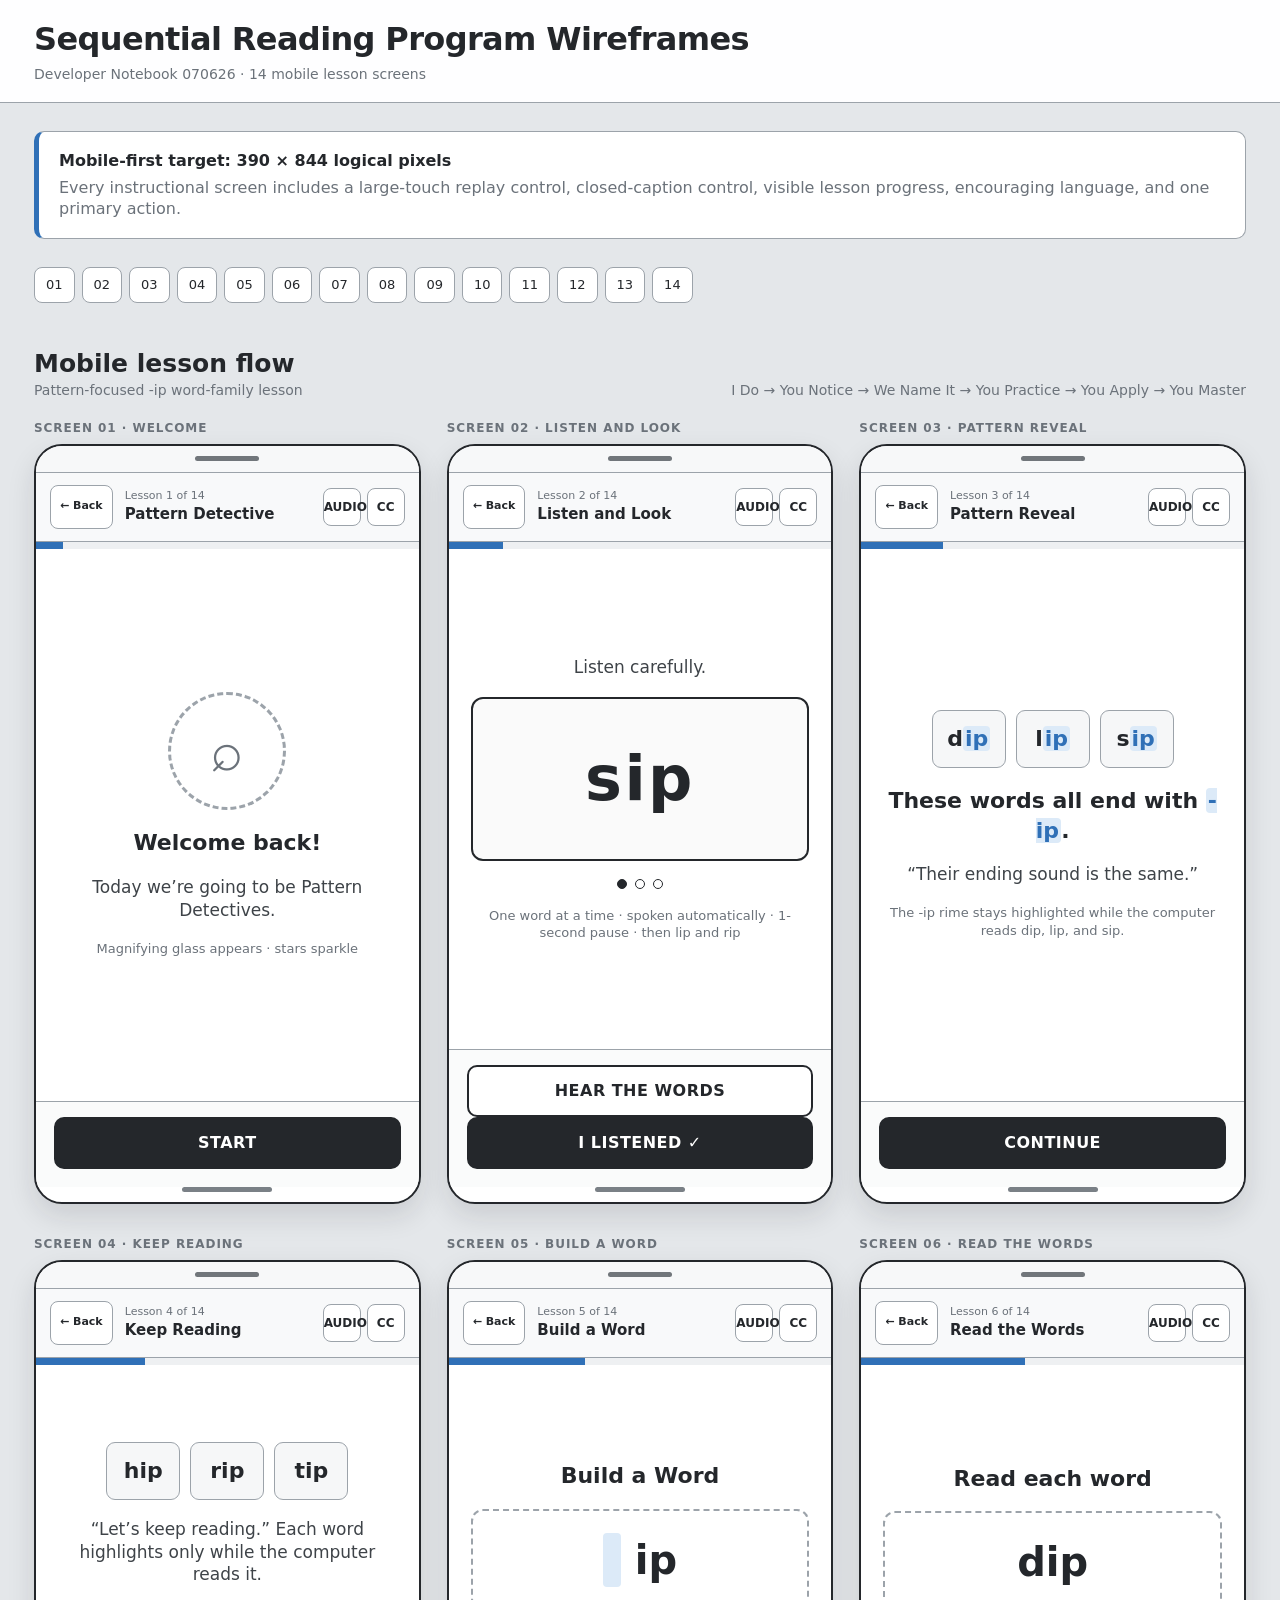
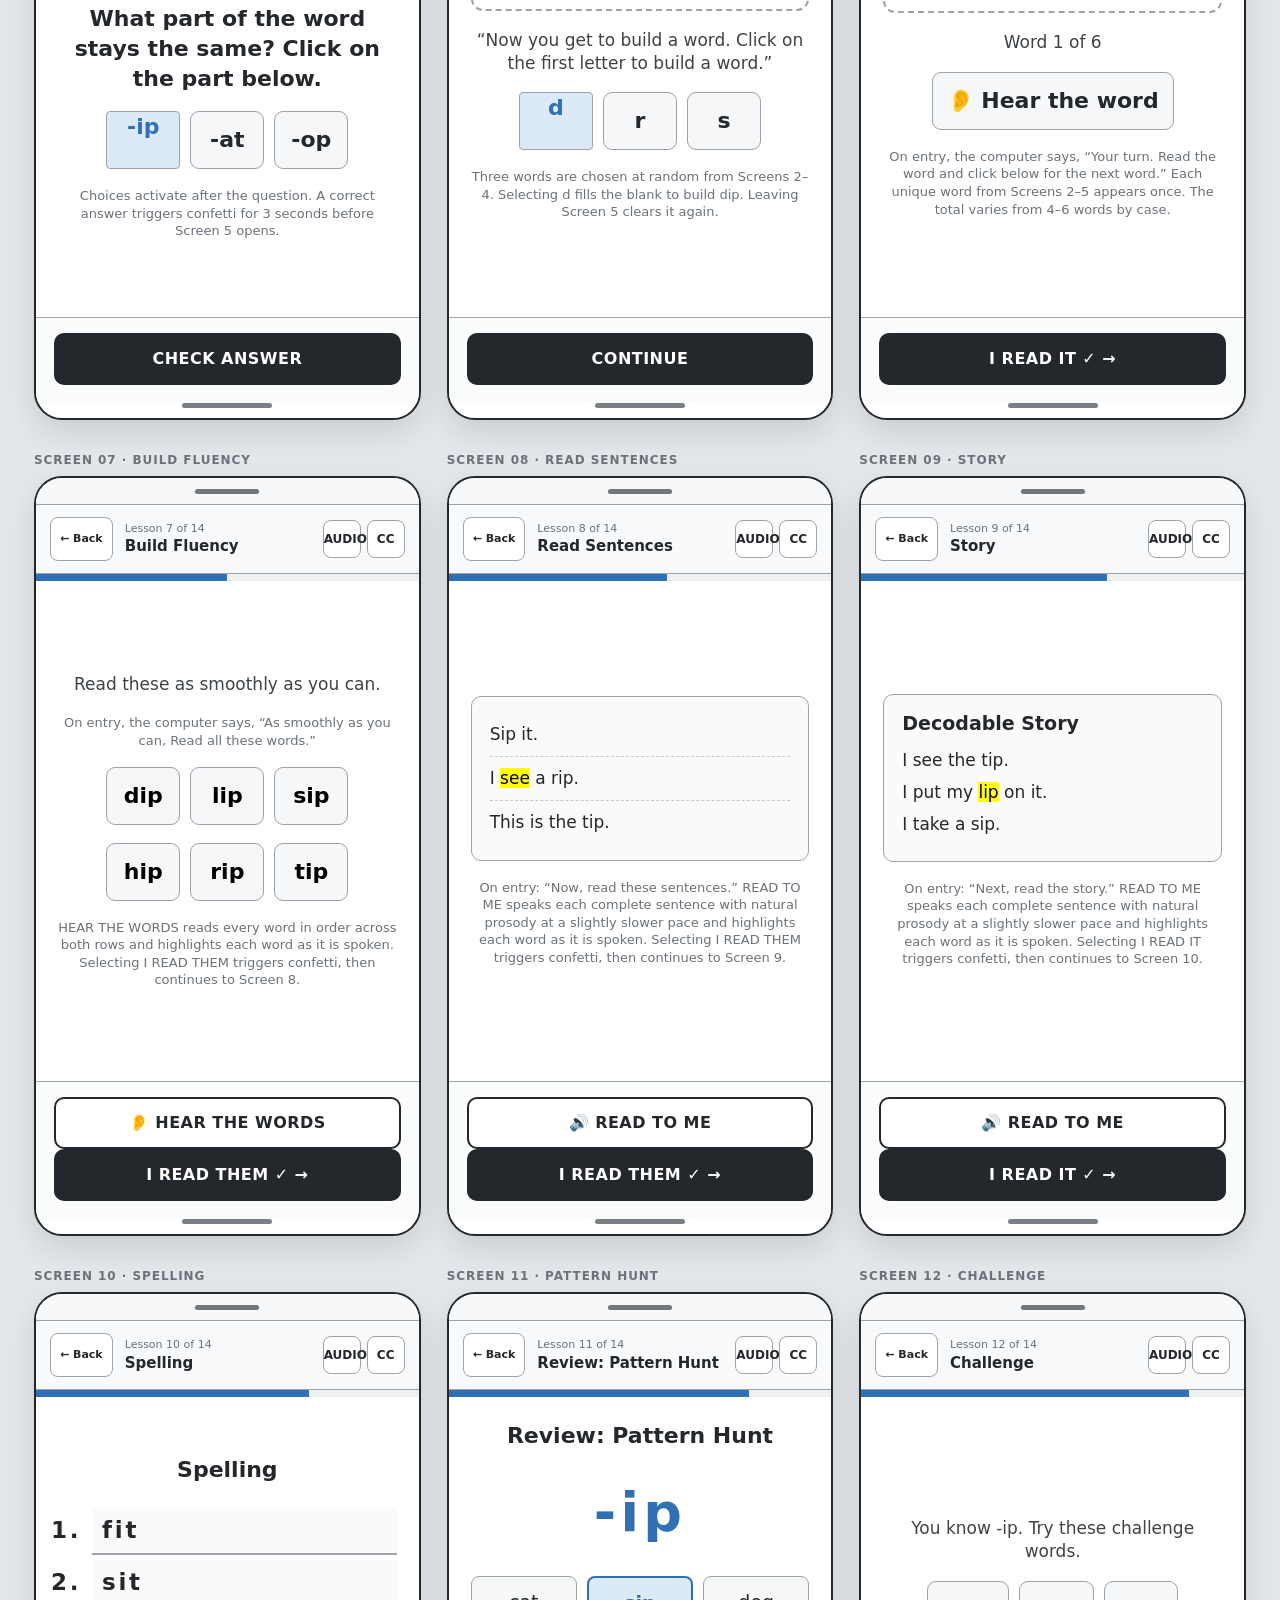
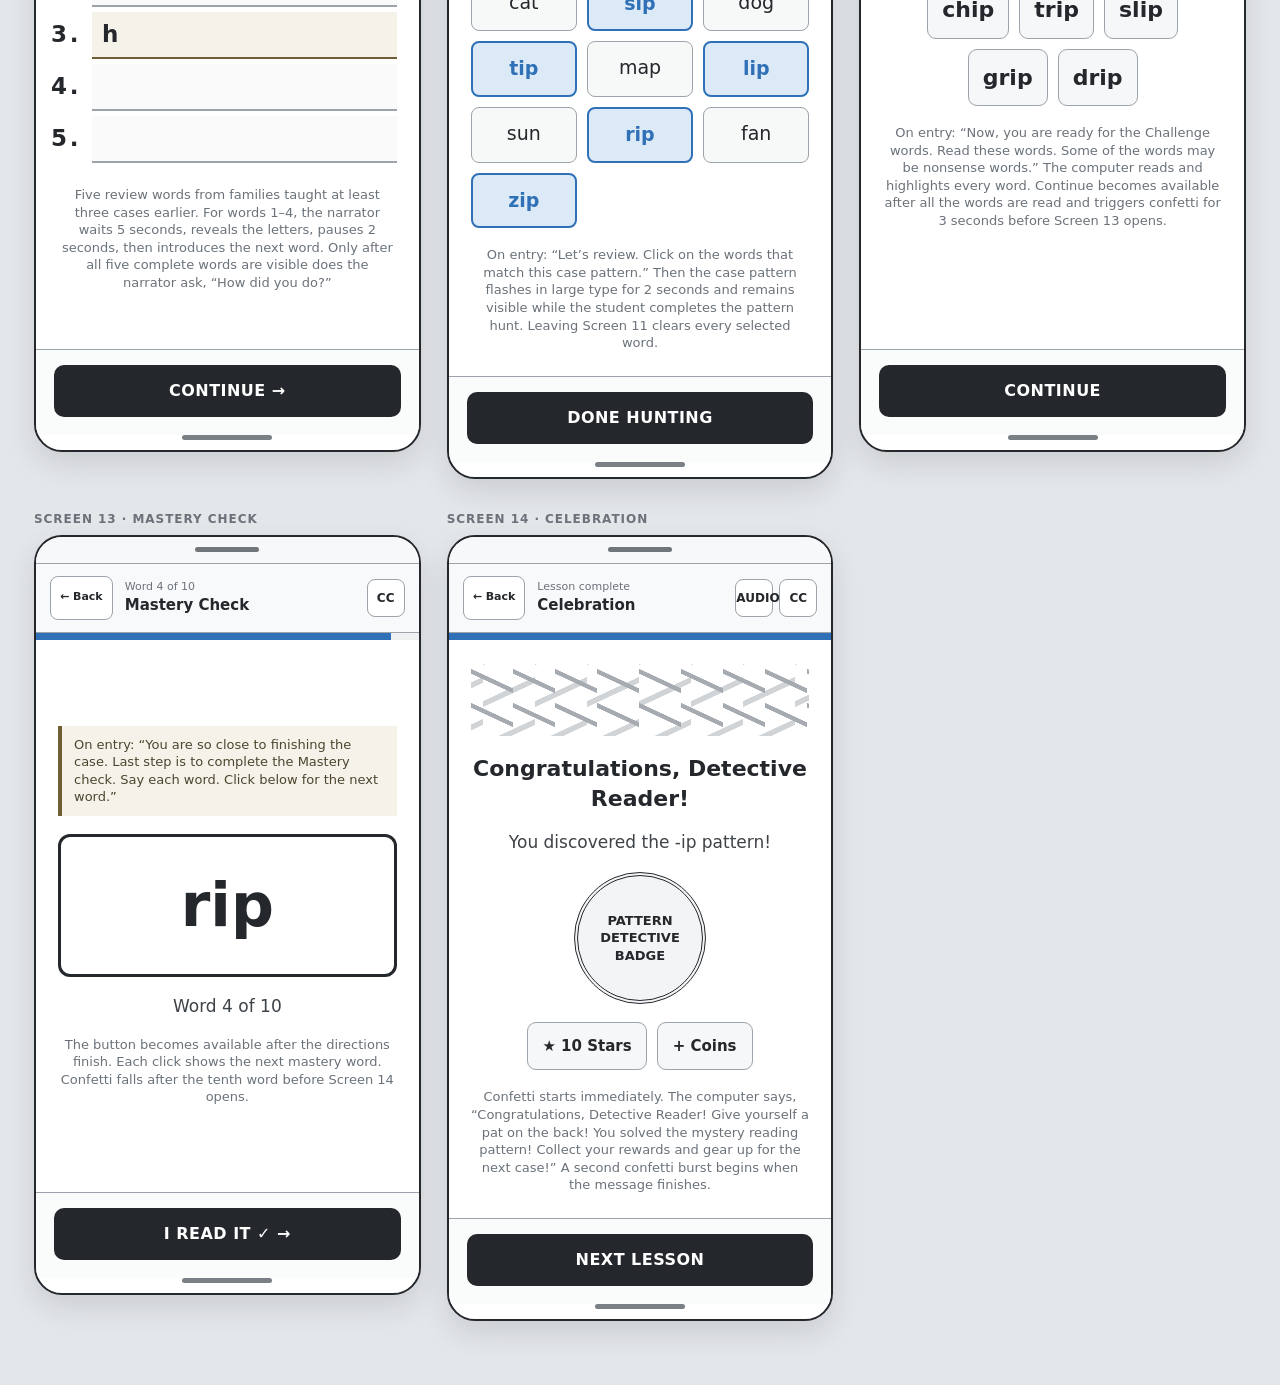
==== wireframes/index.html @ 9c567058 "Add Screen 12 nonsense-word notice" ====
<!doctype html>
<html lang="en">
<head>
  <meta charset="utf-8">
  <meta name="viewport" content="width=device-width, initial-scale=1">
  <title>Sequential Reading Program - Mobile Wireframes</title>
  <style>
    :root {
      --ink: #24272b;
      --muted: #6b727a;
      --line: #9ca3aa;
      --soft: #eef0f2;
      --paper: #ffffff;
      --canvas: #e4e7ea;
      --accent: #2f70b7;
      --accent-soft: #dceaf8;
      --good: #315f49;
      --warn: #705e34;
    }

    * { box-sizing: border-box; }

    html { scroll-behavior: smooth; }

    body {
      margin: 0;
      color: var(--ink);
      background: var(--canvas);
      font-family: Inter, ui-sans-serif, system-ui, -apple-system, BlinkMacSystemFont, "Segoe UI", sans-serif;
      line-height: 1.35;
    }

    button, a { font: inherit; }

    .page-header {
      position: sticky;
      top: 0;
      z-index: 20;
      border-bottom: 1px solid var(--line);
      background: rgba(255,255,255,.96);
      backdrop-filter: blur(8px);
    }

    .page-header__inner {
      max-width: 1260px;
      margin: auto;
      padding: 18px 24px;
      display: flex;
      align-items: center;
      justify-content: space-between;
      gap: 24px;
    }

    .page-header h1 {
      margin: 0;
      font-size: clamp(20px, 2.6vw, 32px);
      letter-spacing: -.02em;
    }

    .page-header p {
      margin: 4px 0 0;
      color: var(--muted);
      font-size: 14px;
    }

    .header-links { display: flex; flex-wrap: wrap; gap: 8px; }

    .header-links a,
    .nav-chip {
      display: inline-flex;
      align-items: center;
      min-height: 36px;
      padding: 7px 11px;
      border: 1px solid var(--line);
      border-radius: 8px;
      color: var(--ink);
      background: var(--paper);
      text-decoration: none;
      font-size: 13px;
    }

    .header-links a:hover,
    .nav-chip:hover { border-color: var(--ink); }

    main {
      max-width: 1260px;
      margin: auto;
      padding: 28px 24px 64px;
    }

    .summary {
      margin-bottom: 28px;
      padding: 18px 20px;
      border: 1px solid var(--line);
      border-left: 5px solid var(--accent);
      border-radius: 10px;
      background: var(--paper);
    }

    .summary strong { display: block; margin-bottom: 5px; }
    .summary p { margin: 0; color: var(--muted); }

    .screen-nav {
      margin-bottom: 26px;
      display: flex;
      flex-wrap: wrap;
      gap: 7px;
    }

    .section-heading {
      margin: 44px 0 20px;
      display: flex;
      align-items: end;
      justify-content: space-between;
      gap: 20px;
    }

    .section-heading h2 { margin: 0; font-size: 25px; }
    .section-heading p { margin: 0; color: var(--muted); font-size: 14px; }

    .phone-grid {
      display: grid;
      grid-template-columns: repeat(3, minmax(300px, 1fr));
      gap: 32px 26px;
      align-items: start;
    }

    .screen-wrap { margin: 0; }

    .screen-label {
      margin: 0 0 8px;
      color: var(--muted);
      font-size: 12px;
      font-weight: 700;
      letter-spacing: .08em;
      text-transform: uppercase;
    }

    .phone {
      width: min(100%, 390px);
      min-height: 760px;
      margin: 0 auto;
      overflow: hidden;
      display: flex;
      flex-direction: column;
      border: 2px solid var(--ink);
      border-radius: 28px;
      background: var(--paper);
      box-shadow: 0 12px 28px rgba(24,28,32,.12);
    }

    .device-top {
      height: 26px;
      display: flex;
      align-items: center;
      justify-content: center;
      background: #f7f8f9;
    }

    .speaker { width: 64px; height: 5px; border-radius: 5px; background: #71767b; }

    .appbar {
      min-height: 66px;
      padding: 12px 14px;
      display: flex;
      align-items: center;
      justify-content: space-between;
      gap: 12px;
      border-top: 1px solid var(--line);
      border-bottom: 1px solid var(--line);
      background: #f8f9fa;
    }

    .appbar__back {
      flex: 0 0 auto;
      height: 44px;
      padding: 0 9px;
      border: 1px solid var(--line);
      border-radius: 8px;
      background: var(--paper);
      color: var(--ink);
      font-size: 11px;
      font-weight: 800;
    }
    .appbar__copy { flex: 1 1 auto; min-width: 0; }
    .appbar__title { overflow: hidden; font-size: 15px; font-weight: 800; text-overflow: ellipsis; white-space: nowrap; }
    .appbar__eyebrow { color: var(--muted); font-size: 11px; }
    .appbar__tools { display: flex; flex: 0 0 auto; gap: 6px; }

    .icon-button {
      width: 38px;
      height: 38px;
      padding: 0;
      border: 1px solid var(--line);
      border-radius: 8px;
      background: var(--paper);
      color: var(--ink);
      font-size: 12px;
      font-weight: 800;
    }

    .lesson-progress { height: 7px; background: var(--soft); }
    .lesson-progress span { display: block; width: var(--p); height: 100%; background: var(--accent); }

    .screen-body {
      flex: 1;
      padding: 24px 22px;
      display: flex;
      flex-direction: column;
      align-items: stretch;
      justify-content: center;
      gap: 18px;
    }

    .screen-body h3 { margin: 0; text-align: center; font-size: 22px; }
    .screen-body p { margin: 0; }
    .instruction { text-align: center; color: #3e4348; font-size: 17px; }
    .helper { color: var(--muted); text-align: center; font-size: 13px; }

    .action-bar {
      padding: 15px 18px 18px;
      border-top: 1px solid var(--line);
      background: #fafbfb;
    }

    .primary-button,
    .secondary-button {
      width: 100%;
      min-height: 52px;
      border: 2px solid var(--ink);
      border-radius: 10px;
      background: var(--ink);
      color: #fff;
      font-weight: 800;
      letter-spacing: .03em;
    }

    .secondary-button { background: var(--paper); color: var(--ink); }

    .device-home {
      width: 90px;
      height: 5px;
      margin: 0 auto 10px;
      border-radius: 5px;
      background: #7a8086;
    }

    .hero-icon {
      width: 118px;
      height: 118px;
      margin: 0 auto;
      display: grid;
      place-items: center;
      border: 3px dashed var(--line);
      border-radius: 50%;
      color: var(--muted);
      font-size: 56px;
    }

    .word-card {
      min-height: 164px;
      display: grid;
      place-items: center;
      border: 2px solid var(--ink);
      border-radius: 12px;
      background: #fafafa;
      font-size: 62px;
      font-weight: 800;
      letter-spacing: .04em;
    }

    .dot-row { display: flex; justify-content: center; gap: 8px; }
    .dot { width: 10px; height: 10px; border: 1px solid var(--ink); border-radius: 50%; }
    .dot.active { background: var(--ink); }

    .word-row,
    .word-grid,
    .tile-row,
    .choice-row,
    .reward-row {
      display: flex;
      flex-wrap: wrap;
      justify-content: center;
      gap: 10px;
    }

    .word,
    .tile,
    .choice,
    .reward {
      min-width: 74px;
      padding: 13px 14px;
      border: 1px solid var(--line);
      border-radius: 9px;
      background: #f6f7f8;
      text-align: center;
      font-size: 22px;
      font-weight: 750;
    }

    .pattern { color: var(--accent); background: var(--accent-soft); border-radius: 4px; padding: 0 2px; }

    .mic {
      width: 78px;
      height: 78px;
      margin: 0 auto;
      display: grid;
      place-items: center;
      border: 3px solid var(--accent);
      border-radius: 50%;
      background: var(--accent-soft);
      color: var(--accent);
      font-weight: 900;
    }

    .countdown { display: flex; justify-content: center; gap: 10px; }
    .countdown span { width: 32px; height: 32px; display: grid; place-items: center; border: 1px solid var(--line); border-radius: 50%; }
    .countdown span:first-child { border-color: var(--accent); background: var(--accent-soft); }

    .build-zone {
      padding: 22px;
      display: flex;
      align-items: center;
      justify-content: center;
      gap: 14px;
      border: 2px dashed var(--line);
      border-radius: 12px;
      font-size: 40px;
      font-weight: 800;
    }

    .empty-slot { width: 55px; height: 55px; border: 2px solid var(--ink); border-radius: 8px; }

    .status-line { display: flex; justify-content: space-between; gap: 12px; color: var(--muted); font-size: 13px; }

    .metric-grid { display: grid; grid-template-columns: 1fr 1fr; gap: 10px; }
    .metric { padding: 12px; border: 1px solid var(--line); border-radius: 8px; background: #f8f9fa; }
    .metric span { display: block; color: var(--muted); font-size: 11px; text-transform: uppercase; }
    .metric strong { font-size: 22px; }

    .sentence-list,
    .story-card {
      padding: 16px 18px;
      border: 1px solid var(--line);
      border-radius: 10px;
      background: #fafafa;
    }

    .sentence-list p { padding: 10px 0; border-bottom: 1px dashed #c5c9cd; font-size: 17px; }
    .sentence-list p:last-child { border: 0; }
    .story-card h4 { margin: 0 0 12px; font-size: 19px; }
    .story-card p { margin: 9px 0; font-size: 17px; }

    .control-row { display: flex; gap: 8px; }
    .control-row button { flex: 1; min-height: 42px; border: 1px solid var(--line); border-radius: 8px; background: var(--paper); }

    .spelling-test-lines { margin: 0; padding-left: 34px; }
    .spelling-test-lines li { min-height: 43px; margin: 5px 0; padding: 7px 10px; border-bottom: 2px solid var(--line); background: #fafafa; font-size: 23px; font-weight: 800; letter-spacing: .12em; }
    .spelling-test-lines li.active { border-color: var(--warn); background: #f5f2e9; }

    .hunt-grid { display: grid; grid-template-columns: repeat(3, 1fr); gap: 10px; }
    .hunt-word { padding: 13px 6px; border: 1px solid var(--line); border-radius: 8px; background: #f7f8f8; text-align: center; font-size: 19px; }
    .hunt-word.hit { border: 2px solid var(--accent); background: var(--accent-soft); color: var(--accent); font-weight: 800; }
    .pattern-flash-demo { padding: 8px; text-align: center; color: var(--accent); font-size: 54px; font-weight: 900; letter-spacing: .08em; }

    .mastery-word { padding: 28px; border: 3px solid var(--ink); border-radius: 12px; text-align: center; font-size: 60px; font-weight: 850; }
    .mastery-note { padding: 10px 12px; border-left: 4px solid var(--warn); background: #f5f2e9; color: #4c462f; font-size: 13px; }

    .confetti {
      height: 72px;
      background:
        linear-gradient(25deg, transparent 45%, #899097 46% 54%, transparent 55%) 0 0/42px 34px,
        linear-gradient(-25deg, transparent 45%, #c1c6ca 46% 54%, transparent 55%) 12px 7px/52px 42px;
      opacity: .75;
    }

    .badge {
      width: 132px;
      height: 132px;
      margin: 0 auto;
      display: grid;
      place-items: center;
      border: 4px double var(--ink);
      border-radius: 50%;
      background: #f3f4f5;
      text-align: center;
      font-size: 13px;
      font-weight: 850;
      text-transform: uppercase;
    }

    .reward { min-width: 96px; font-size: 15px; }

    .desktop-section { margin-top: 58px; }

    .desktop-frame {
      overflow: hidden;
      border: 2px solid var(--ink);
      border-radius: 16px;
      background: var(--paper);
      box-shadow: 0 14px 36px rgba(24,28,32,.14);
    }

    .desktop-browser-bar {
      height: 42px;
      padding: 0 16px;
      display: flex;
      align-items: center;
      gap: 8px;
      border-bottom: 1px solid var(--line);
      background: #f1f3f4;
    }

    .browser-dot { width: 11px; height: 11px; border: 1px solid var(--line); border-radius: 50%; background: #fff; }

    .desktop-appbar {
      height: 74px;
      padding: 0 24px;
      display: flex;
      align-items: center;
      justify-content: space-between;
      border-bottom: 1px solid var(--line);
    }

    .brand-lockup strong { display: block; font-size: 20px; }
    .brand-lockup span { color: var(--muted); font-size: 12px; }

    .learner-pill { padding: 10px 14px; border: 1px solid var(--line); border-radius: 20px; background: #f7f8f8; }

    .desktop-layout {
      min-height: 720px;
      display: grid;
      grid-template-columns: 230px minmax(440px, 1fr) 260px;
    }

    .desktop-sidebar,
    .desktop-rail { padding: 22px; background: #f7f8f9; }
    .desktop-sidebar { border-right: 1px solid var(--line); }
    .desktop-rail { border-left: 1px solid var(--line); }
    .desktop-sidebar h3,
    .desktop-rail h3 { margin: 0 0 14px; font-size: 14px; text-transform: uppercase; letter-spacing: .06em; }

    .step-list { margin: 0; padding: 0; list-style: none; }
    .step-list li { padding: 9px 10px; border-left: 2px solid transparent; color: var(--muted); font-size: 13px; }
    .step-list li.active { border-left-color: var(--accent); background: var(--accent-soft); color: var(--accent); font-weight: 800; }

    .desktop-main { padding: 34px; display: flex; flex-direction: column; gap: 20px; }

    .desktop-progress { display: flex; align-items: center; gap: 14px; }
    .desktop-progress .lesson-progress { flex: 1; border-radius: 6px; overflow: hidden; }

    .desktop-lesson-card {
      flex: 1;
      padding: 34px;
      display: flex;
      flex-direction: column;
      justify-content: center;
      gap: 24px;
      border: 1px solid var(--line);
      border-radius: 14px;
      background: #fff;
    }

    .desktop-lesson-card h2 { margin: 0; text-align: center; font-size: 30px; }
    .desktop-lesson-card .word { min-width: 130px; padding: 20px; font-size: 34px; }

    .rail-card { margin-bottom: 14px; padding: 14px; border: 1px solid var(--line); border-radius: 10px; background: #fff; }
    .rail-card span { display: block; color: var(--muted); font-size: 11px; text-transform: uppercase; }
    .rail-card strong { font-size: 20px; }

    .tutor-note { padding: 14px; border: 1px dashed var(--line); border-radius: 10px; color: var(--muted); font-size: 13px; }

    .implementation-notes {
      margin-top: 28px;
      display: grid;
      grid-template-columns: repeat(4, 1fr);
      gap: 14px;
    }

    .note-card { padding: 15px; border: 1px solid var(--line); border-radius: 9px; background: var(--paper); }
    .note-card strong { display: block; margin-bottom: 6px; }
    .note-card p { margin: 0; color: var(--muted); font-size: 13px; }

    @media (max-width: 980px) {
      .phone-grid { grid-template-columns: repeat(2, minmax(300px, 1fr)); }
      .desktop-layout { grid-template-columns: 190px 1fr; }
      .desktop-rail { grid-column: 1 / -1; display: grid; grid-template-columns: repeat(3, 1fr); gap: 12px; border-left: 0; border-top: 1px solid var(--line); }
      .implementation-notes { grid-template-columns: repeat(2, 1fr); }
    }

    @media (max-width: 680px) {
      .page-header { position: static; }
      .page-header__inner { align-items: flex-start; flex-direction: column; }
      main { padding-inline: 14px; }
      .phone-grid { grid-template-columns: 1fr; }
      .desktop-frame { overflow-x: auto; }
      .desktop-layout { min-width: 960px; }
      .desktop-appbar { min-width: 960px; }
      .implementation-notes { grid-template-columns: 1fr; }
    }

    @media print {
      body { background: #fff; }
      .page-header { position: static; }
      .phone-grid { grid-template-columns: repeat(2, 1fr); }
      .phone { break-inside: avoid; box-shadow: none; }
      .desktop-section { break-before: page; }
    }
  </style>
</head>
<body>
  <header class="page-header">
    <div class="page-header__inner">
      <div>
        <h1>Sequential Reading Program Wireframes</h1>
        <p>Developer Notebook 070626 · 14 mobile lesson screens</p>
      </div>
    </div>
  </header>

  <main>
    <section class="summary">
      <strong>Mobile-first target: 390 × 844 logical pixels</strong>
      <p>Every instructional screen includes a large-touch replay control, closed-caption control, visible lesson progress, encouraging language, and one primary action.</p>
    </section>

    <nav class="screen-nav" aria-label="Jump to a wireframe">
      <a class="nav-chip" href="#screen-1">01</a><a class="nav-chip" href="#screen-2">02</a><a class="nav-chip" href="#screen-3">03</a>
      <a class="nav-chip" href="#screen-4">04</a><a class="nav-chip" href="#screen-5">05</a><a class="nav-chip" href="#screen-6">06</a>
      <a class="nav-chip" href="#screen-7">07</a><a class="nav-chip" href="#screen-8">08</a><a class="nav-chip" href="#screen-9">09</a>
      <a class="nav-chip" href="#screen-10">10</a><a class="nav-chip" href="#screen-11">11</a><a class="nav-chip" href="#screen-12">12</a>
      <a class="nav-chip" href="#screen-13">13</a><a class="nav-chip" href="#screen-14">14</a>
    </nav>

    <div class="section-heading">
      <div><h2>Mobile lesson flow</h2><p>Pattern-focused -ip word-family lesson</p></div>
      <p>I Do → You Notice → We Name It → You Practice → You Apply → You Master</p>
    </div>

    <section class="phone-grid" aria-label="Fourteen mobile wireframes">
      <figure class="screen-wrap" id="screen-1">
        <figcaption class="screen-label">Screen 01 · Welcome</figcaption>
        <article class="phone">
          <div class="device-top"><span class="speaker"></span></div>
          <header class="appbar"><button class="appbar__back" type="button" aria-label="Back to Case Board">← Back</button><div class="appbar__copy"><div class="appbar__eyebrow">Lesson 1 of 14</div><div class="appbar__title">Pattern Detective</div></div><div class="appbar__tools"><button class="icon-button">AUDIO</button><button class="icon-button">CC</button></div></header>
          <div class="lesson-progress" style="--p:7.1%"><span></span></div>
          <div class="screen-body">
            <div class="hero-icon" aria-label="Magnifying glass placeholder">⌕</div>
            <h3>Welcome back!</h3>
            <p class="instruction">Today we’re going to be Pattern Detectives.</p>
            <p class="helper">Magnifying glass appears · stars sparkle</p>
          </div>
          <div class="action-bar"><button class="primary-button">START</button></div><div class="device-home"></div>
        </article>
      </figure>

      <figure class="screen-wrap" id="screen-2">
        <figcaption class="screen-label">Screen 02 · Listen and Look</figcaption>
        <article class="phone">
          <div class="device-top"><span class="speaker"></span></div>
          <header class="appbar"><button class="appbar__back" type="button" aria-label="Back to Screen 1: Welcome">← Back</button><div class="appbar__copy"><div class="appbar__eyebrow">Lesson 2 of 14</div><div class="appbar__title">Listen and Look</div></div><div class="appbar__tools"><button class="icon-button">AUDIO</button><button class="icon-button">CC</button></div></header>
          <div class="lesson-progress" style="--p:14.3%"><span></span></div>
          <div class="screen-body">
            <p class="instruction">Listen carefully.</p>
            <div class="word-card">sip</div>
            <div class="dot-row"><span class="dot active"></span><span class="dot"></span><span class="dot"></span></div>
            <p class="helper">One word at a time · spoken automatically · 1-second pause · then lip and rip</p>
          </div>
          <div class="action-bar"><button class="secondary-button">HEAR THE WORDS</button><button class="primary-button">I LISTENED ✓</button></div><div class="device-home"></div>
        </article>
      </figure>

      <figure class="screen-wrap" id="screen-3">
        <figcaption class="screen-label">Screen 03 · Pattern Reveal</figcaption>
        <article class="phone">
          <div class="device-top"><span class="speaker"></span></div>
          <header class="appbar"><button class="appbar__back" type="button" aria-label="Back to Screen 2: Listen and Look">← Back</button><div class="appbar__copy"><div class="appbar__eyebrow">Lesson 3 of 14</div><div class="appbar__title">Pattern Reveal</div></div><div class="appbar__tools"><button class="icon-button">AUDIO</button><button class="icon-button">CC</button></div></header>
          <div class="lesson-progress" style="--p:21.4%"><span></span></div>
          <div class="screen-body">
            <div class="word-row"><div class="word">d<span class="pattern">ip</span></div><div class="word">l<span class="pattern">ip</span></div><div class="word">s<span class="pattern">ip</span></div></div>
            <h3>These words all end with <span class="pattern">-ip</span>.</h3>
            <p class="instruction">“Their ending sound is the same.”</p>
            <p class="helper">The -ip rime stays highlighted while the computer reads dip, lip, and sip.</p>
          </div>
          <div class="action-bar"><button class="primary-button">CONTINUE</button></div><div class="device-home"></div>
        </article>
      </figure>

      <figure class="screen-wrap" id="screen-4">
        <figcaption class="screen-label">Screen 04 · Keep Reading</figcaption>
        <article class="phone">
          <div class="device-top"><span class="speaker"></span></div>
          <header class="appbar"><button class="appbar__back" type="button" aria-label="Back to Screen 3: Pattern Reveal">← Back</button><div class="appbar__copy"><div class="appbar__eyebrow">Lesson 4 of 14</div><div class="appbar__title">Keep Reading</div></div><div class="appbar__tools"><button class="icon-button">AUDIO</button><button class="icon-button">CC</button></div></header>
          <div class="lesson-progress" style="--p:28.6%"><span></span></div>
          <div class="screen-body">
            <div class="word-row"><div class="word">hip</div><div class="word">rip</div><div class="word">tip</div></div>
            <p class="instruction">“Let’s keep reading.” Each word highlights only while the computer reads it.</p>
            <h3>What part of the word stays the same? Click on the part below.</h3>
            <div class="choice-row"><div class="choice pattern">-ip</div><div class="choice">-at</div><div class="choice">-op</div></div>
            <p class="helper">Choices activate after the question. A correct answer triggers confetti for 3 seconds before Screen 5 opens.</p>
          </div>
          <div class="action-bar"><button class="primary-button">CHECK ANSWER</button></div><div class="device-home"></div>
        </article>
      </figure>

      <figure class="screen-wrap" id="screen-5">
        <figcaption class="screen-label">Screen 05 · Build a Word</figcaption>
        <article class="phone">
          <div class="device-top"><span class="speaker"></span></div>
          <header class="appbar"><button class="appbar__back" type="button" aria-label="Back to Screen 4: Keep Reading">← Back</button><div class="appbar__copy"><div class="appbar__eyebrow">Lesson 5 of 14</div><div class="appbar__title">Build a Word</div></div><div class="appbar__tools"><button class="icon-button">AUDIO</button><button class="icon-button">CC</button></div></header>
          <div class="lesson-progress" style="--p:35.7%"><span></span></div>
          <div class="screen-body">
            <h3>Build a Word</h3>
            <div class="build-zone"><span class="pattern" aria-label="blank beginning">&nbsp;</span><span>ip</span></div>
            <p class="instruction">“Now you get to build a word. Click on the first letter to build a word.”</p>
            <div class="tile-row"><div class="tile pattern">d</div><div class="tile">r</div><div class="tile">s</div></div>
            <p class="helper">Three words are chosen at random from Screens 2–4. Selecting d fills the blank to build dip. Leaving Screen 5 clears it again.</p>
          </div>
          <div class="action-bar"><button class="primary-button">CONTINUE</button></div><div class="device-home"></div>
        </article>
      </figure>

      <figure class="screen-wrap" id="screen-6">
        <figcaption class="screen-label">Screen 06 · Read the Words</figcaption>
        <article class="phone">
          <div class="device-top"><span class="speaker"></span></div>
          <header class="appbar"><button class="appbar__back" type="button" aria-label="Back to Screen 5: Build a Word">← Back</button><div class="appbar__copy"><div class="appbar__eyebrow">Lesson 6 of 14</div><div class="appbar__title">Read the Words</div></div><div class="appbar__tools"><button class="icon-button">AUDIO</button><button class="icon-button">CC</button></div></header>
          <div class="lesson-progress" style="--p:42.9%"><span></span></div>
          <div class="screen-body">
            <h3>Read each word</h3>
            <div class="build-zone"><span>dip</span></div>
            <p class="instruction">Word 1 of 6</p>
            <div class="tile-row"><div class="tile">👂 Hear the word</div></div>
            <p class="helper">On entry, the computer says, “Your turn. Read the word and click below for the next word.” Each unique word from Screens 2–5 appears once. The total varies from 4–6 words by case.</p>
          </div>
          <div class="action-bar"><button class="primary-button">I READ IT ✓ →</button></div><div class="device-home"></div>
        </article>
      </figure>

      <figure class="screen-wrap" id="screen-7">
        <figcaption class="screen-label">Screen 07 · Build Fluency</figcaption>
        <article class="phone">
          <div class="device-top"><span class="speaker"></span></div>
          <header class="appbar"><button class="appbar__back" type="button" aria-label="Back to Screen 6: Read the Words">← Back</button><div class="appbar__copy"><div class="appbar__eyebrow">Lesson 7 of 14</div><div class="appbar__title">Build Fluency</div></div><div class="appbar__tools"><button class="icon-button">AUDIO</button><button class="icon-button">CC</button></div></header>
          <div class="lesson-progress" style="--p:50%"><span></span></div>
          <div class="screen-body">
            <p class="instruction">Read these as smoothly as you can.</p>
            <p class="helper">On entry, the computer says, “As smoothly as you can, Read all these words.”</p>
            <div class="word-row"><button class="word">dip</button><button class="word">lip</button><button class="word">sip</button></div>
            <div class="word-row"><button class="word">hip</button><button class="word">rip</button><button class="word">tip</button></div>
            <p class="helper">HEAR THE WORDS reads every word in order across both rows and highlights each word as it is spoken. Selecting I READ THEM triggers confetti, then continues to Screen 8.</p>
          </div>
          <div class="action-bar"><button class="secondary-button">👂 HEAR THE WORDS</button><button class="primary-button">I READ THEM ✓ →</button></div><div class="device-home"></div>
        </article>
      </figure>

      <figure class="screen-wrap" id="screen-8">
        <figcaption class="screen-label">Screen 08 · Read Sentences</figcaption>
        <article class="phone">
          <div class="device-top"><span class="speaker"></span></div>
          <header class="appbar"><button class="appbar__back" type="button" aria-label="Back to Screen 7: Build Fluency">← Back</button><div class="appbar__copy"><div class="appbar__eyebrow">Lesson 8 of 14</div><div class="appbar__title">Read Sentences</div></div><div class="appbar__tools"><button class="icon-button">AUDIO</button><button class="icon-button">CC</button></div></header>
          <div class="lesson-progress" style="--p:57.1%"><span></span></div>
          <div class="screen-body">
            <div class="sentence-list"><p>Sip it.</p><p>I <mark>see</mark> a rip.</p><p>This is the tip.</p></div>
            <p class="helper">On entry: “Now, read these sentences.” READ TO ME speaks each complete sentence with natural prosody at a slightly slower pace and highlights each word as it is spoken. Selecting I READ THEM triggers confetti, then continues to Screen 9.</p>
          </div>
          <div class="action-bar"><button class="secondary-button">🔊 READ TO ME</button><button class="primary-button">I READ THEM ✓ →</button></div><div class="device-home"></div>
        </article>
      </figure>

      <figure class="screen-wrap" id="screen-9">
        <figcaption class="screen-label">Screen 09 · Story</figcaption>
        <article class="phone">
          <div class="device-top"><span class="speaker"></span></div>
          <header class="appbar"><button class="appbar__back" type="button" aria-label="Back to Screen 8: Read Sentences">← Back</button><div class="appbar__copy"><div class="appbar__eyebrow">Lesson 9 of 14</div><div class="appbar__title">Story</div></div><div class="appbar__tools"><button class="icon-button">AUDIO</button><button class="icon-button">CC</button></div></header>
          <div class="lesson-progress" style="--p:64.3%"><span></span></div>
          <div class="screen-body">
            <div class="story-card"><h4>Decodable Story</h4><p>I see the tip.</p><p>I put my <mark>lip</mark> on it.</p><p>I take a sip.</p></div>
            <p class="helper">On entry: “Next, read the story.” READ TO ME speaks each complete sentence with natural prosody at a slightly slower pace and highlights each word as it is spoken. Selecting I READ IT triggers confetti, then continues to Screen 10.</p>
          </div>
          <div class="action-bar"><button class="secondary-button">🔊 READ TO ME</button><button class="primary-button">I READ IT ✓ →</button></div><div class="device-home"></div>
        </article>
      </figure>

      <figure class="screen-wrap" id="screen-10">
        <figcaption class="screen-label">Screen 10 · Spelling</figcaption>
        <article class="phone">
          <div class="device-top"><span class="speaker"></span></div>
          <header class="appbar"><button class="appbar__back" type="button" aria-label="Back to Screen 9: Story">← Back</button><div class="appbar__copy"><div class="appbar__eyebrow">Lesson 10 of 14</div><div class="appbar__title">Spelling</div></div><div class="appbar__tools"><button class="icon-button">AUDIO</button><button class="icon-button">CC</button></div></header>
          <div class="lesson-progress" style="--p:71.4%"><span></span></div>
          <div class="screen-body">
            <h3>Spelling</h3>
            <ol class="spelling-test-lines"><li>fit</li><li>sit</li><li class="active">h</li><li></li><li></li></ol>
            <p class="helper">Five review words from families taught at least three cases earlier. For words 1–4, the narrator waits 5 seconds, reveals the letters, pauses 2 seconds, then introduces the next word. Only after all five complete words are visible does the narrator ask, “How did you do?”</p>
          </div>
          <div class="action-bar"><button class="primary-button" disabled>CONTINUE →</button></div><div class="device-home"></div>
        </article>
      </figure>

      <figure class="screen-wrap" id="screen-11">
        <figcaption class="screen-label">Screen 11 · Pattern Hunt</figcaption>
        <article class="phone">
          <div class="device-top"><span class="speaker"></span></div>
          <header class="appbar"><button class="appbar__back" type="button" aria-label="Back to Screen 10: Spelling">← Back</button><div class="appbar__copy"><div class="appbar__eyebrow">Lesson 11 of 14</div><div class="appbar__title">Review: Pattern Hunt</div></div><div class="appbar__tools"><button class="icon-button">AUDIO</button><button class="icon-button">CC</button></div></header>
          <div class="lesson-progress" style="--p:78.6%"><span></span></div>
          <div class="screen-body">
            <h3>Review: Pattern Hunt</h3>
            <div class="pattern-flash-demo">-ip</div>
            <div class="hunt-grid"><div class="hunt-word">cat</div><div class="hunt-word hit">sip</div><div class="hunt-word">dog</div><div class="hunt-word hit">tip</div><div class="hunt-word">map</div><div class="hunt-word hit">lip</div><div class="hunt-word">sun</div><div class="hunt-word hit">rip</div><div class="hunt-word">fan</div><div class="hunt-word hit">zip</div></div>
            <p class="helper">On entry: “Let’s review. Click on the words that match this case pattern.” Then the case pattern flashes in large type for 2 seconds and remains visible while the student completes the pattern hunt. Leaving Screen 11 clears every selected word.</p>
          </div>
          <div class="action-bar"><button class="primary-button">DONE HUNTING</button></div><div class="device-home"></div>
        </article>
      </figure>

      <figure class="screen-wrap" id="screen-12">
        <figcaption class="screen-label">Screen 12 · Challenge</figcaption>
        <article class="phone">
          <div class="device-top"><span class="speaker"></span></div>
          <header class="appbar"><button class="appbar__back" type="button" aria-label="Back to Screen 11: Pattern Hunt">← Back</button><div class="appbar__copy"><div class="appbar__eyebrow">Lesson 12 of 14</div><div class="appbar__title">Challenge</div></div><div class="appbar__tools"><button class="icon-button">AUDIO</button><button class="icon-button">CC</button></div></header>
          <div class="lesson-progress" style="--p:85.7%"><span></span></div>
          <div class="screen-body">
            <p class="instruction">You know -ip. Try these challenge words.</p>
            <div class="word-grid"><div class="word">chip</div><div class="word">trip</div><div class="word">slip</div><div class="word">grip</div><div class="word">drip</div></div>
            <p class="helper">On entry: “Now, you are ready for the Challenge words. Read these words. Some of the words may be nonsense words.” The computer reads and highlights every word. Continue becomes available after all the words are read and triggers confetti for 3 seconds before Screen 13 opens.</p>
          </div>
          <div class="action-bar"><button class="primary-button">CONTINUE</button></div><div class="device-home"></div>
        </article>
      </figure>

      <figure class="screen-wrap" id="screen-13">
        <figcaption class="screen-label">Screen 13 · Mastery Check</figcaption>
        <article class="phone">
          <div class="device-top"><span class="speaker"></span></div>
          <header class="appbar"><button class="appbar__back" type="button" aria-label="Back to Screen 12: Challenge">← Back</button><div class="appbar__copy"><div class="appbar__eyebrow">Word 4 of 10</div><div class="appbar__title">Mastery Check</div></div><div class="appbar__tools"><button class="icon-button">CC</button></div></header>
          <div class="lesson-progress" style="--p:92.9%"><span></span></div>
          <div class="screen-body">
            <div class="mastery-note">On entry: “You are so close to finishing the case. Last step is to complete the Mastery check. Say each word. Click below for the next word.”</div>
            <div class="mastery-word">rip</div>
            <p class="instruction">Word 4 of 10</p>
            <p class="helper">The button becomes available after the directions finish. Each click shows the next mastery word. Confetti falls after the tenth word before Screen 14 opens.</p>
          </div>
          <div class="action-bar"><button class="primary-button">I READ IT ✓ →</button></div><div class="device-home"></div>
        </article>
      </figure>

      <figure class="screen-wrap" id="screen-14">
        <figcaption class="screen-label">Screen 14 · Celebration</figcaption>
        <article class="phone">
          <div class="device-top"><span class="speaker"></span></div>
          <header class="appbar"><button class="appbar__back" type="button" aria-label="Back to Screen 13: Mastery Check">← Back</button><div class="appbar__copy"><div class="appbar__eyebrow">Lesson complete</div><div class="appbar__title">Celebration</div></div><div class="appbar__tools"><button class="icon-button">AUDIO</button><button class="icon-button">CC</button></div></header>
          <div class="lesson-progress" style="--p:100%"><span></span></div>
          <div class="screen-body">
            <div class="confetti" aria-hidden="true"></div>
            <h3>Congratulations, Detective Reader!</h3>
            <p class="instruction">You discovered the -ip pattern!</p>
            <div class="badge">Pattern<br>Detective<br>Badge</div>
            <div class="reward-row"><div class="reward">★ 10 Stars</div><div class="reward">+ Coins</div></div>
            <p class="helper">Confetti starts immediately. The computer says, “Congratulations, Detective Reader! Give yourself a pat on the back! You solved the mystery reading pattern! Collect your rewards and gear up for the next case!” A second confetti burst begins when the message finishes.</p>
          </div>
          <div class="action-bar"><button class="primary-button">NEXT LESSON</button></div><div class="device-home"></div>
        </article>
      </figure>
    </section>

  </main>
</body>
</html>
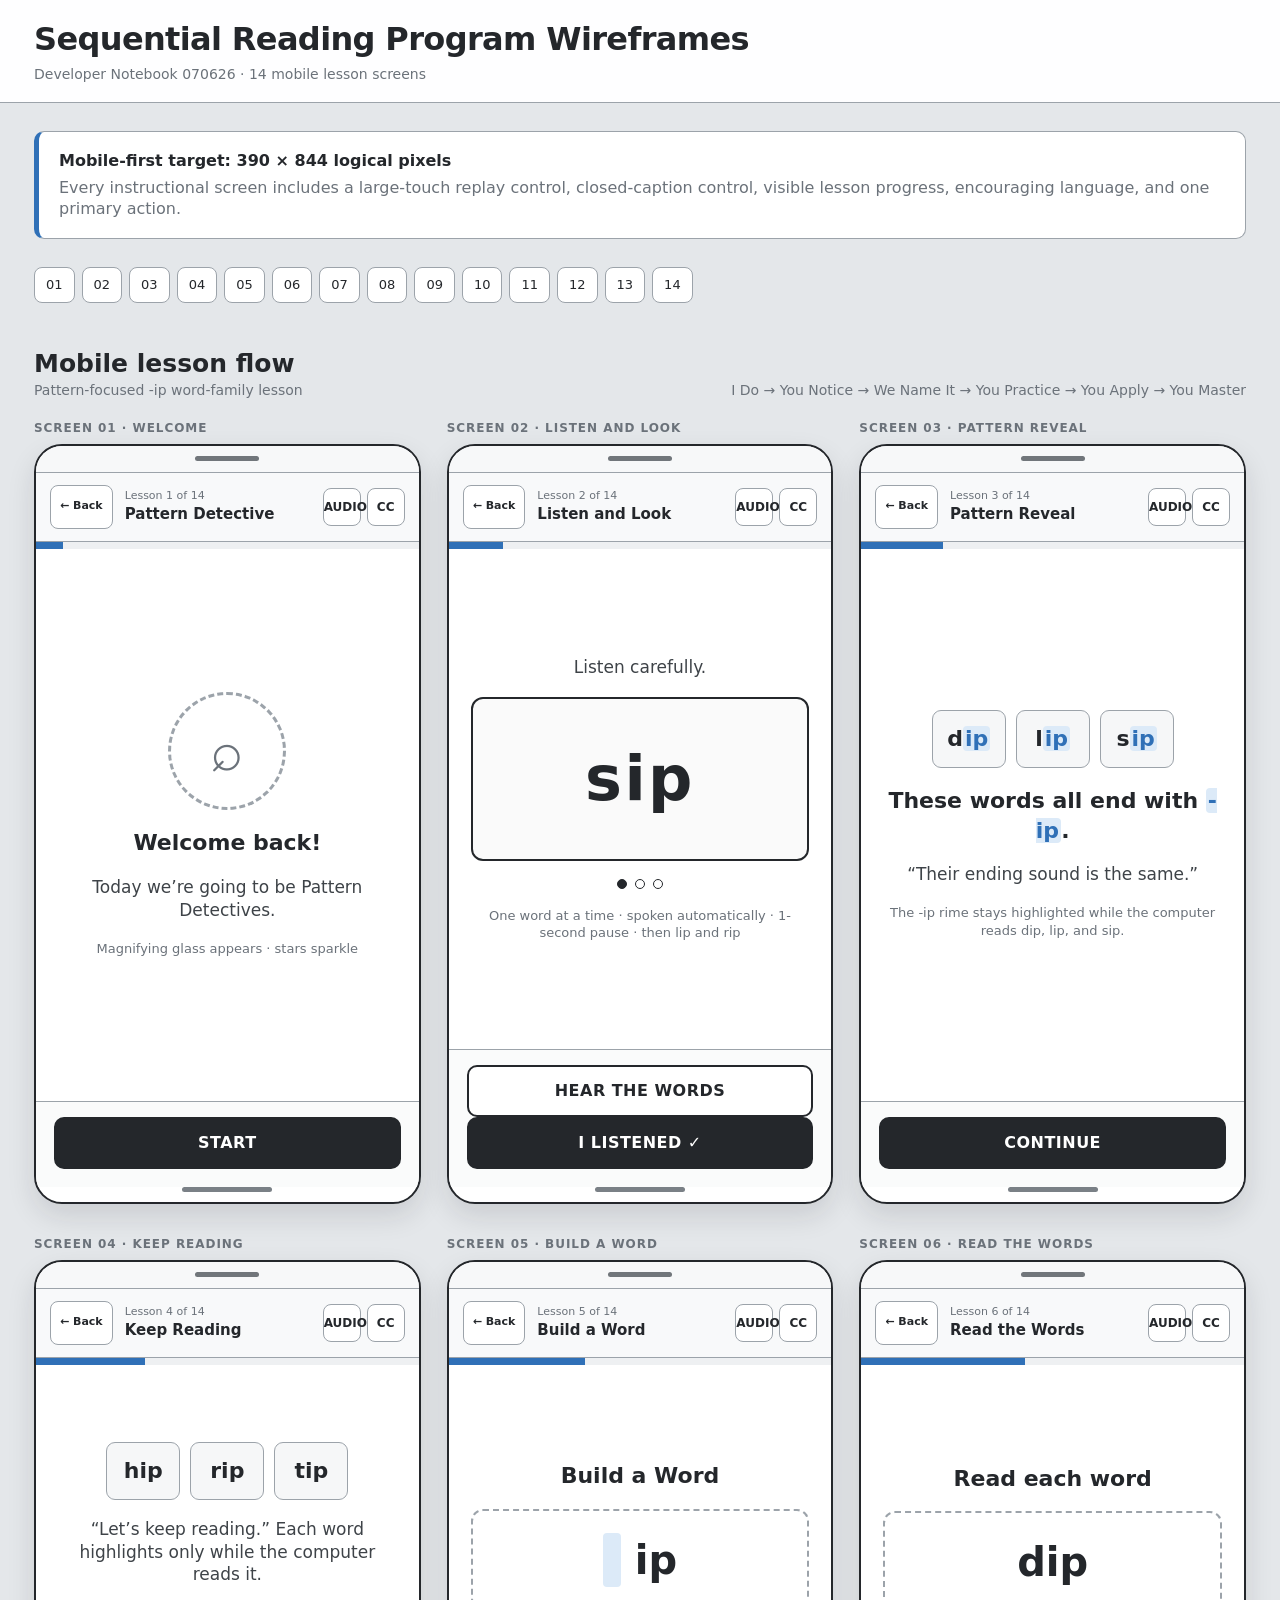
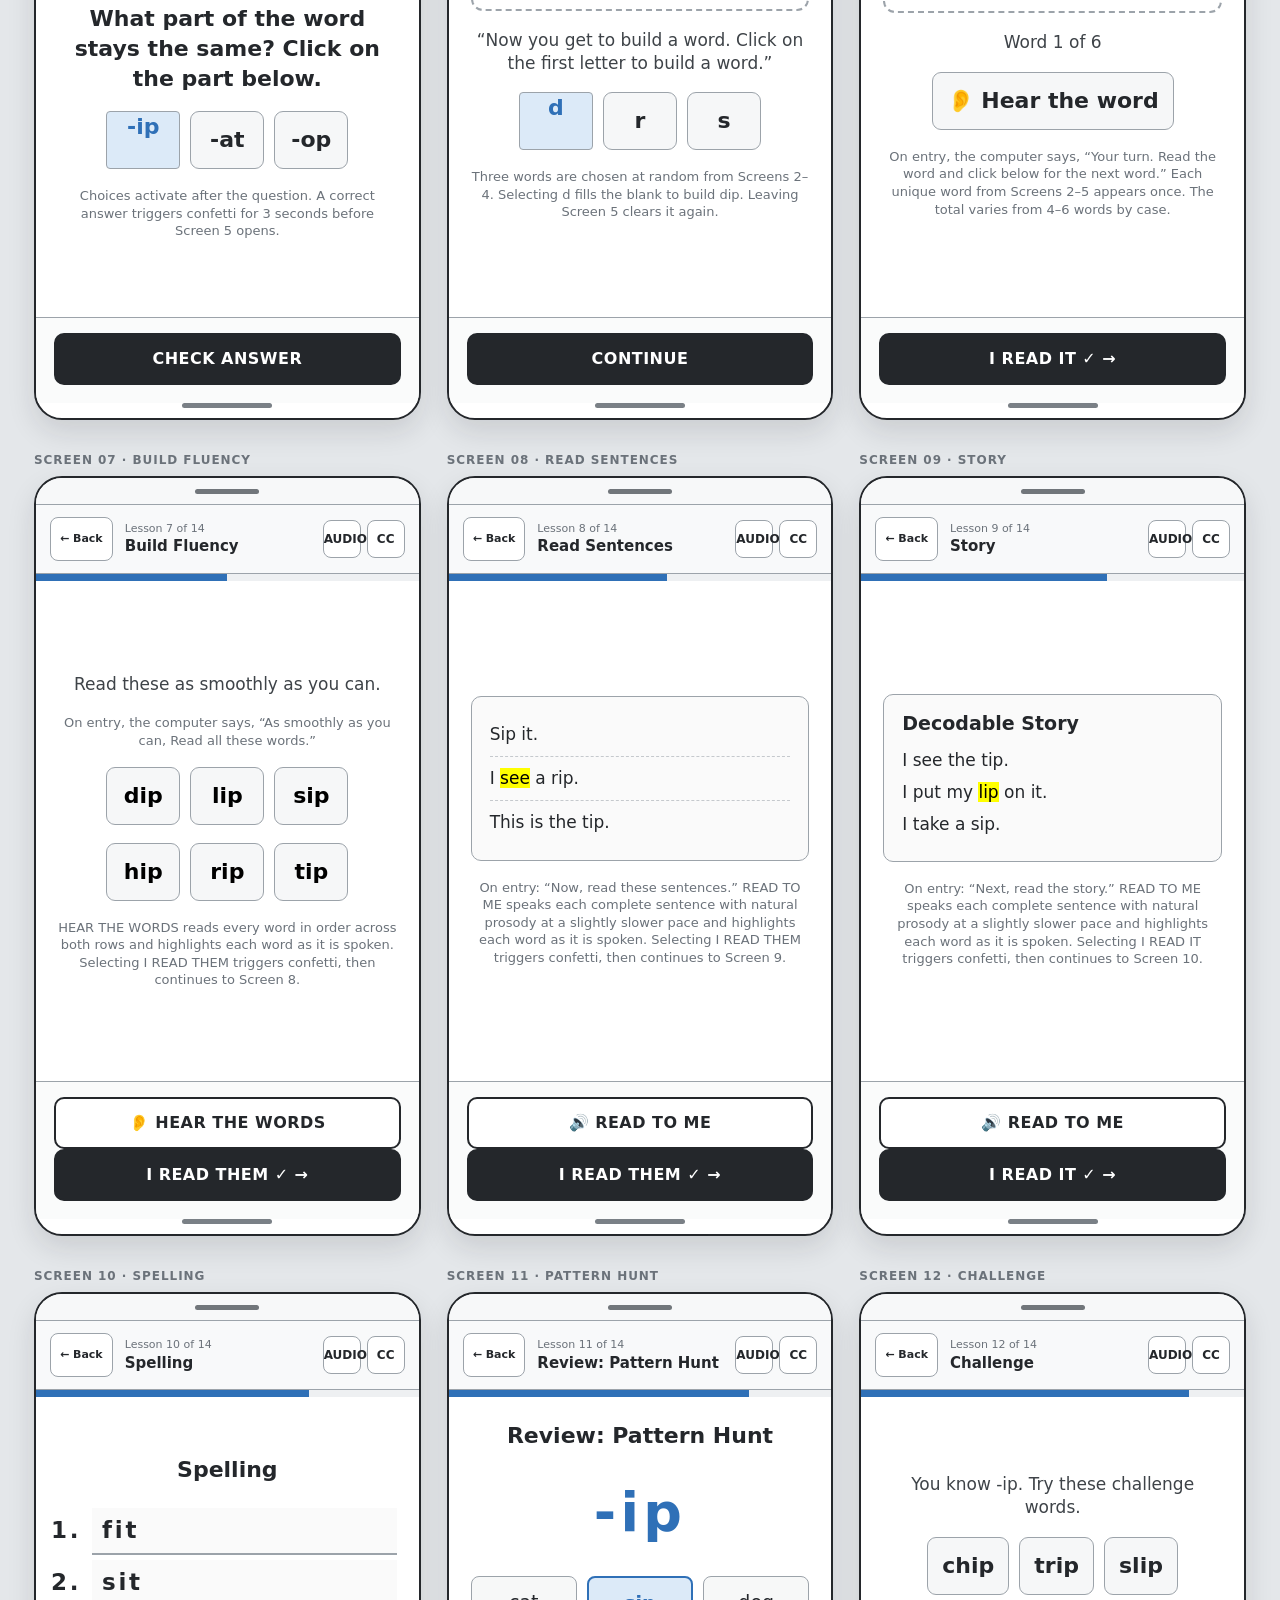
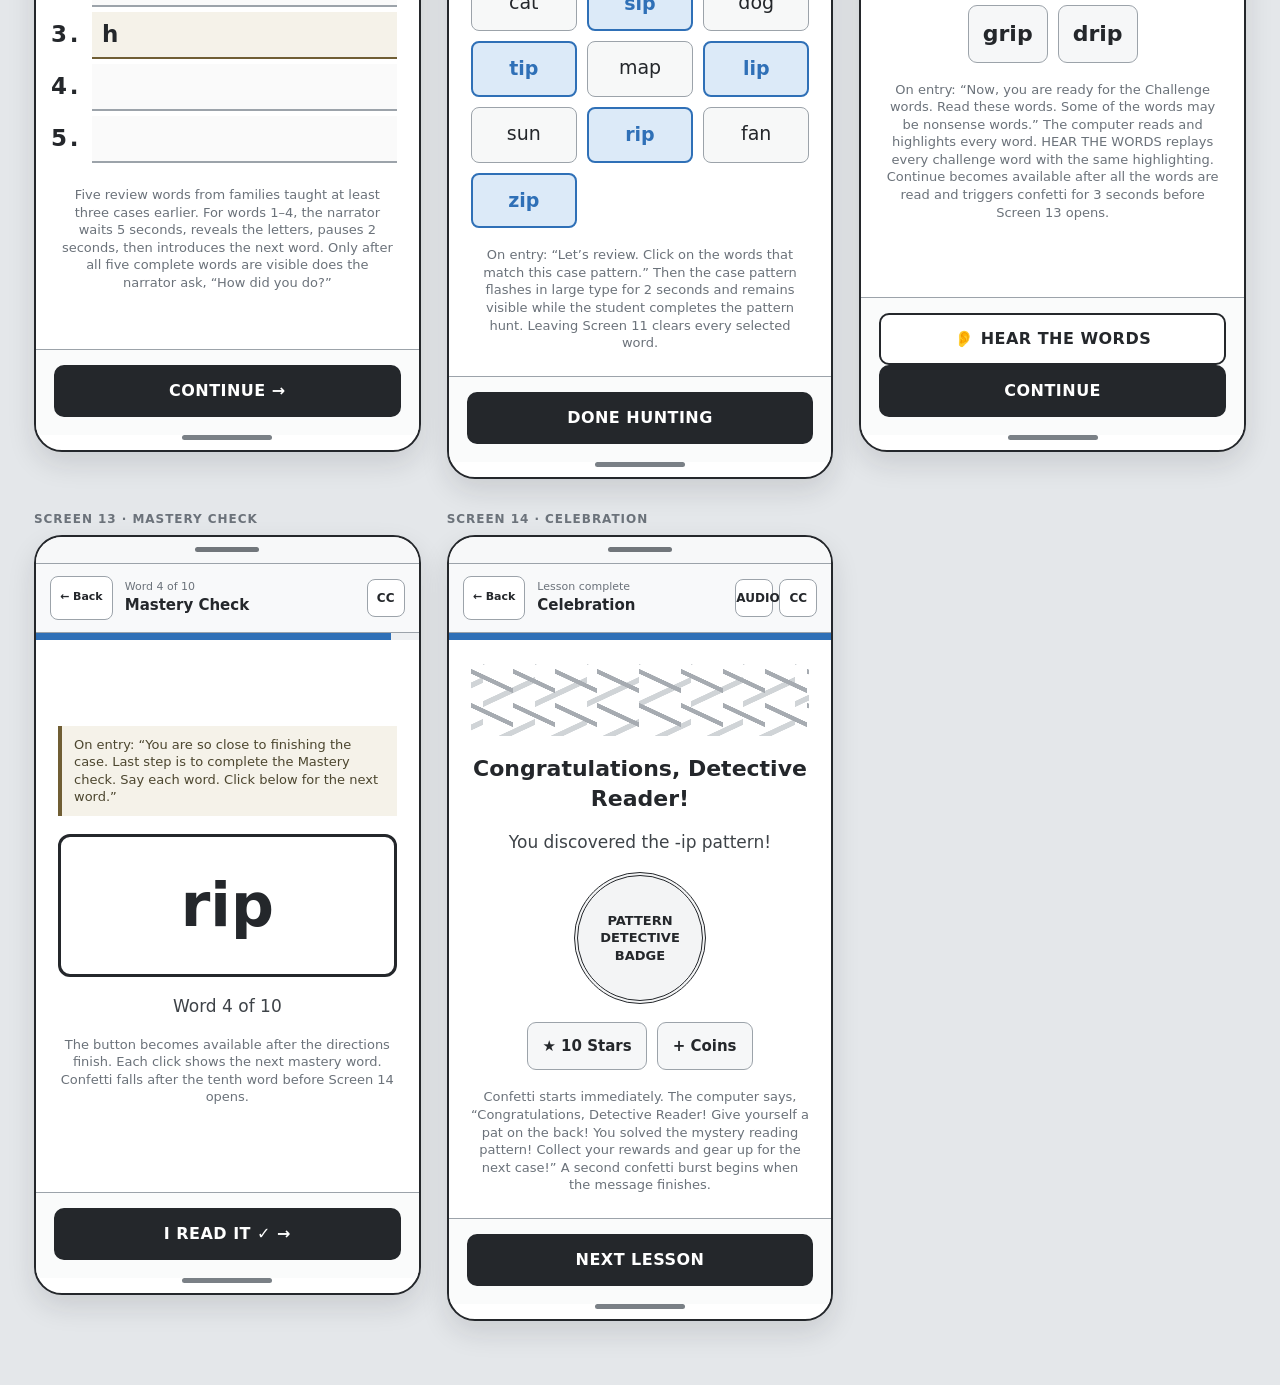
==== commit d6cc7ff7: "Add Screen 12 Hear the Words" ====
--- a/wireframes/index.html
+++ b/wireframes/index.html
@@ -722,9 +722,9 @@
           <div class="screen-body">
             <p class="instruction">You know -ip. Try these challenge words.</p>
             <div class="word-grid"><div class="word">chip</div><div class="word">trip</div><div class="word">slip</div><div class="word">grip</div><div class="word">drip</div></div>
-            <p class="helper">On entry: “Now, you are ready for the Challenge words. Read these words. Some of the words may be nonsense words.” The computer reads and highlights every word. Continue becomes available after all the words are read and triggers confetti for 3 seconds before Screen 13 opens.</p>
-          </div>
-          <div class="action-bar"><button class="primary-button">CONTINUE</button></div><div class="device-home"></div>
+            <p class="helper">On entry: “Now, you are ready for the Challenge words. Read these words. Some of the words may be nonsense words.” The computer reads and highlights every word. HEAR THE WORDS replays every challenge word with the same highlighting. Continue becomes available after all the words are read and triggers confetti for 3 seconds before Screen 13 opens.</p>
+          </div>
+          <div class="action-bar"><button class="secondary-button">👂 HEAR THE WORDS</button><button class="primary-button">CONTINUE</button></div><div class="device-home"></div>
         </article>
       </figure>
 
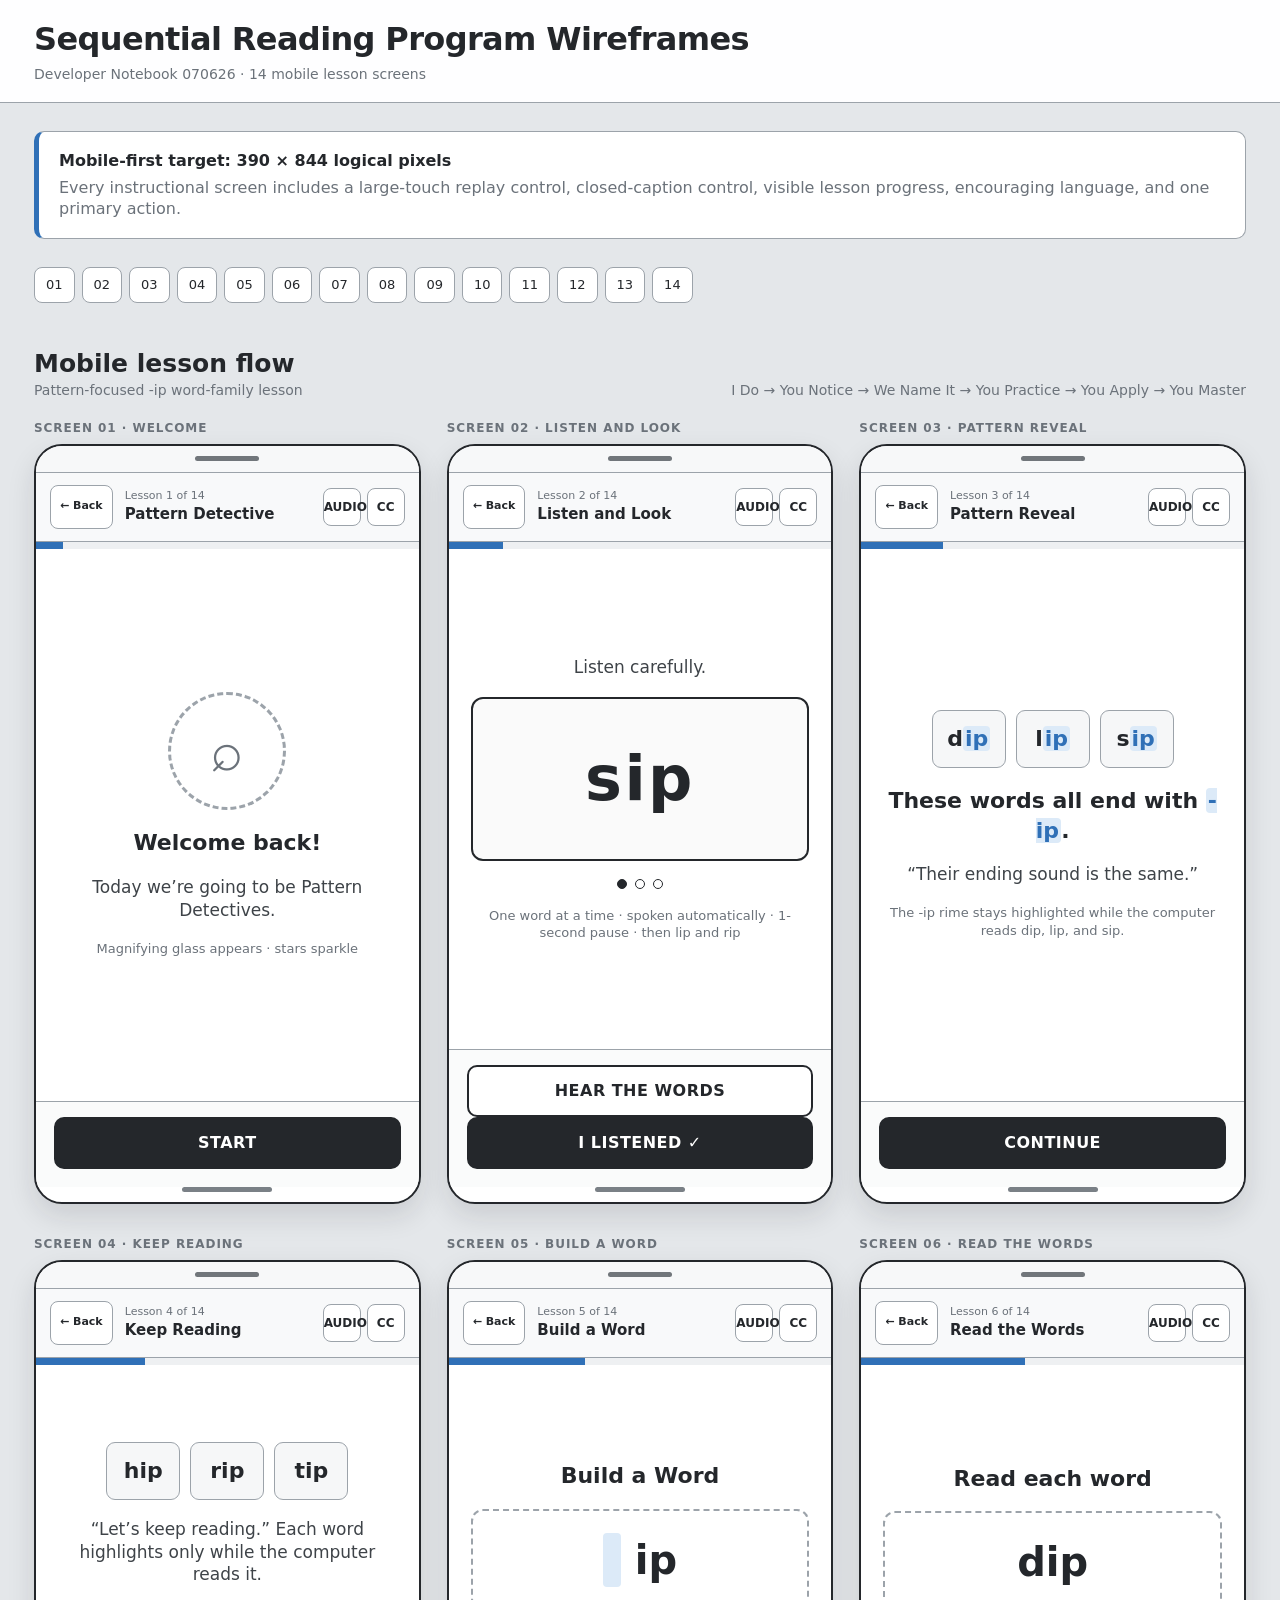
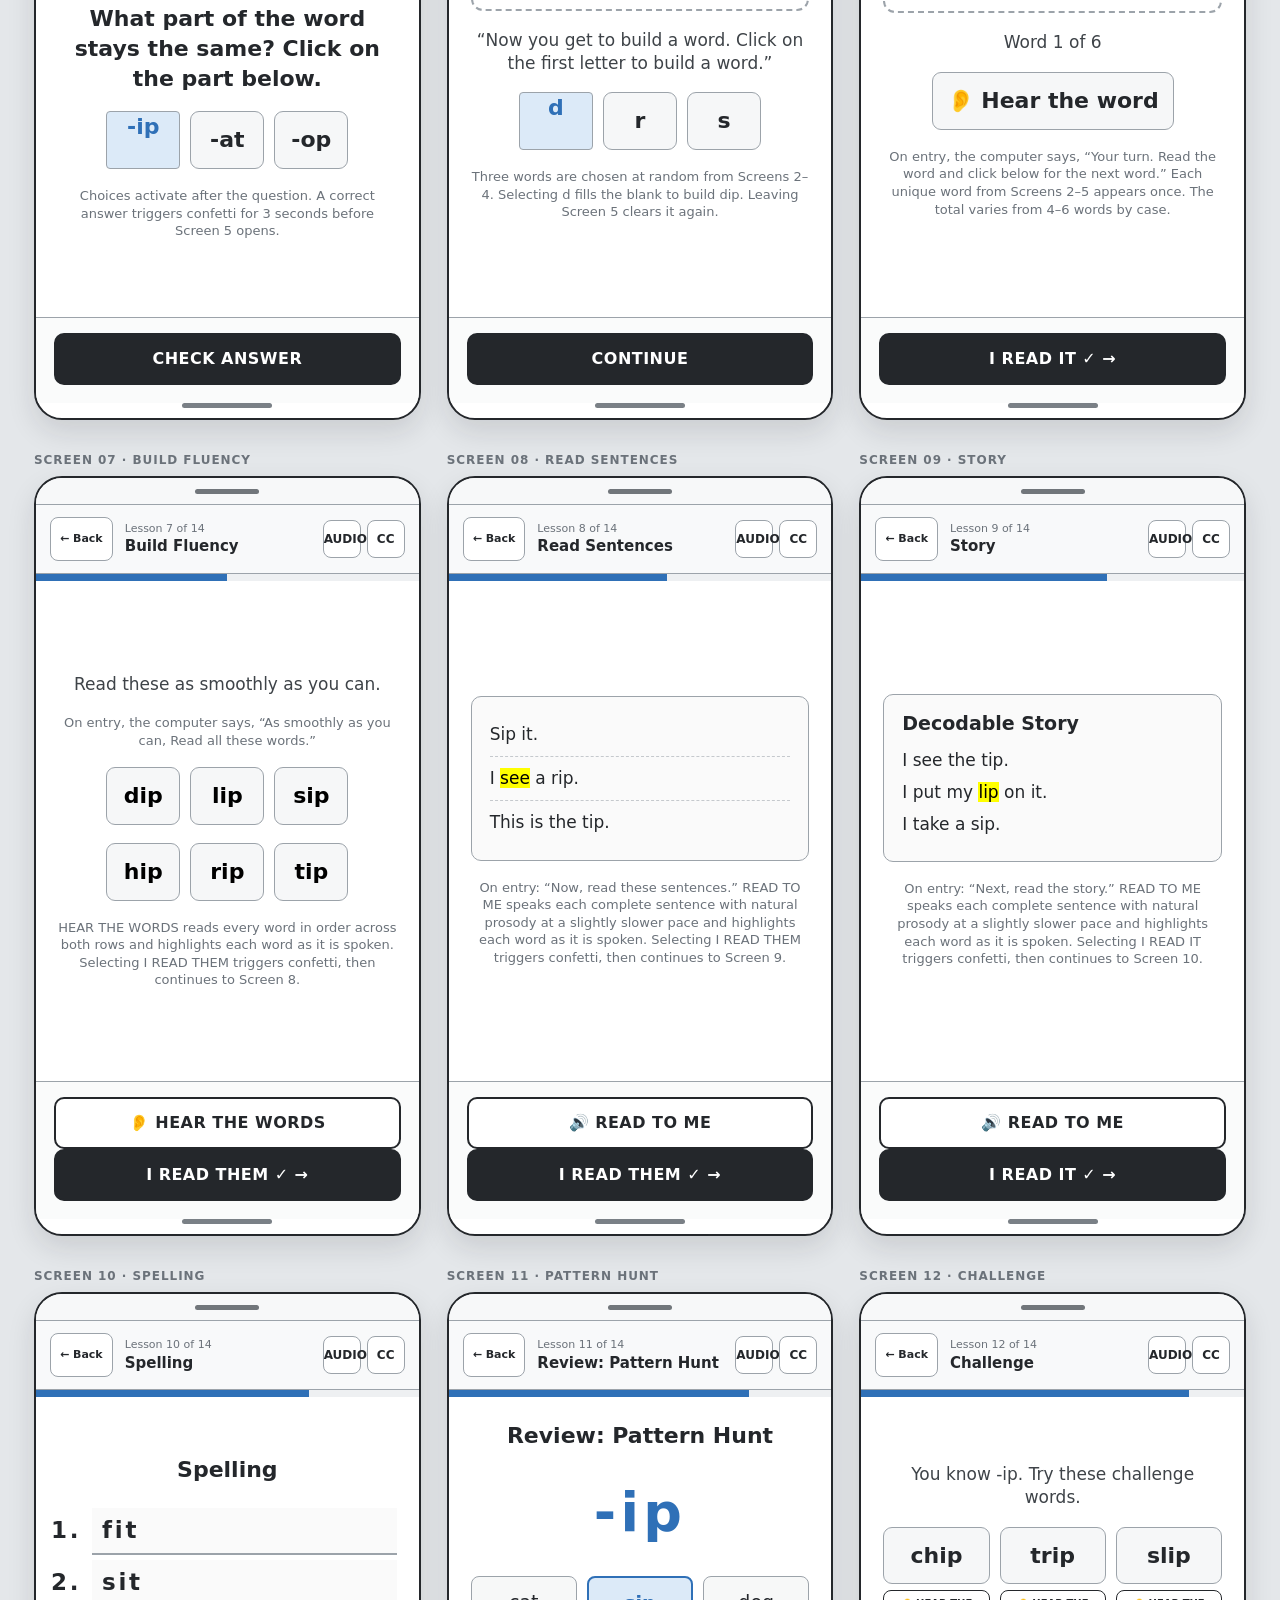
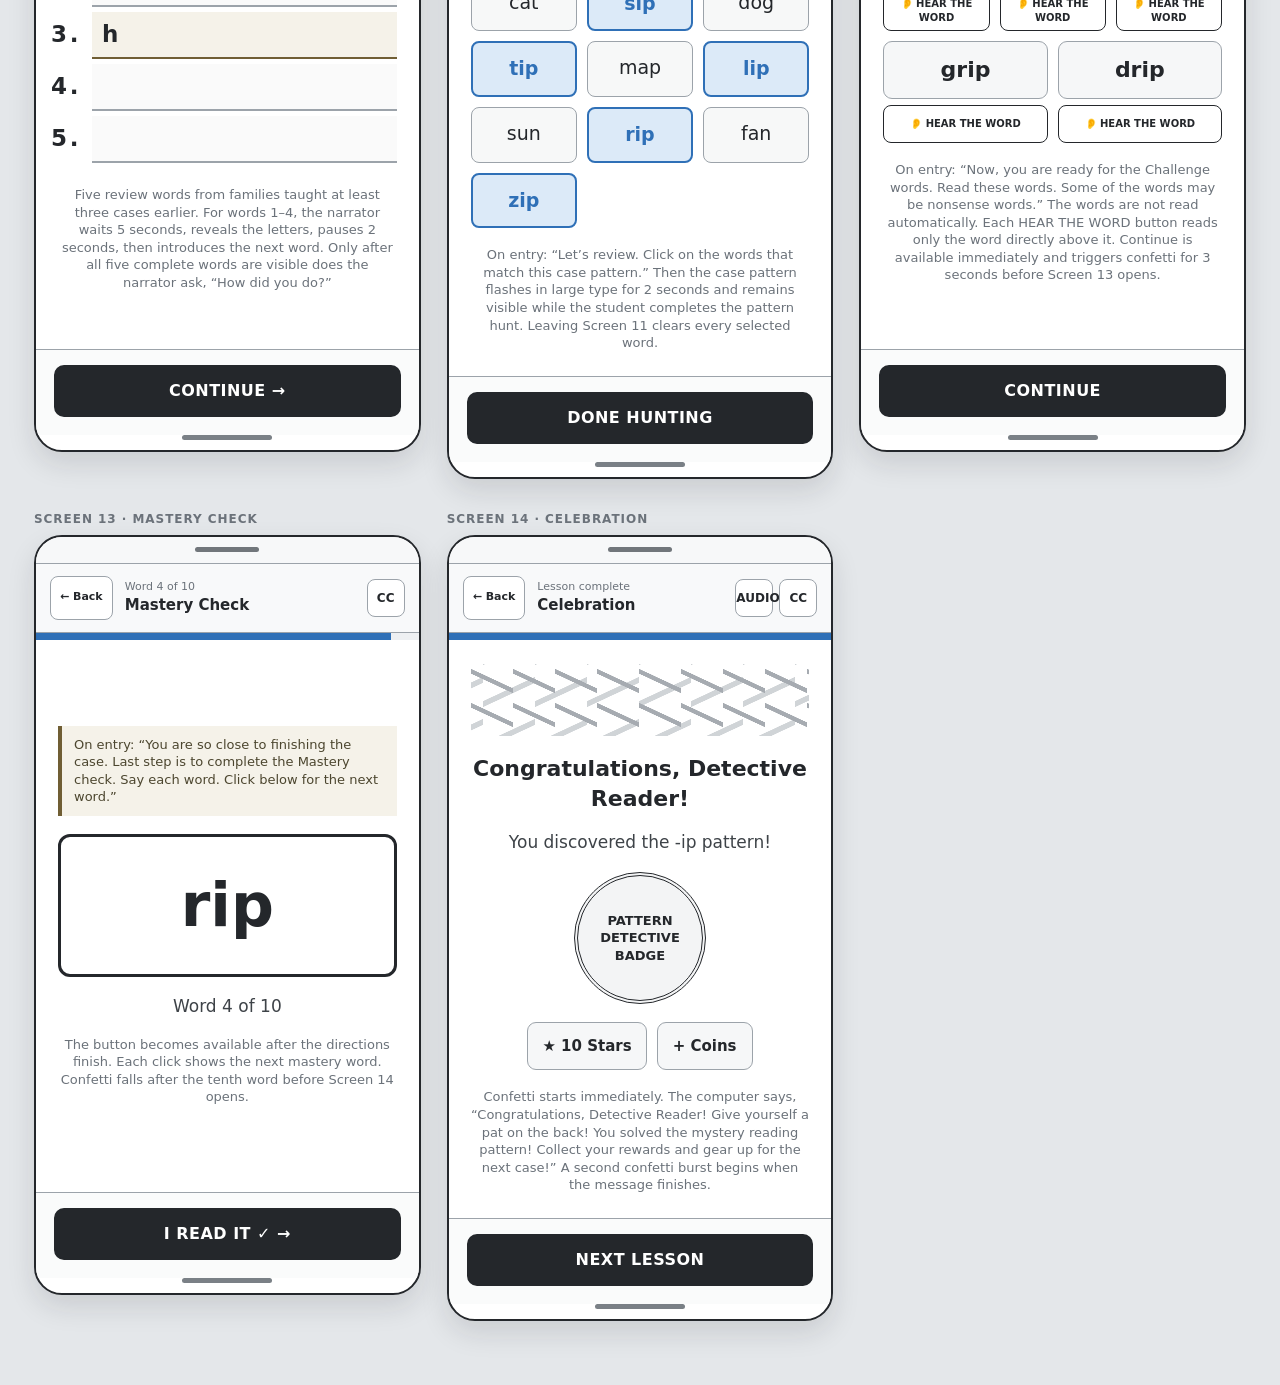
==== commit b974663d: "Make Screen 12 word audio optional" ====
--- a/wireframes/index.html
+++ b/wireframes/index.html
@@ -237,6 +237,28 @@
 
     .secondary-button { background: var(--paper); color: var(--ink); }
 
+    .challenge-word-item {
+      min-width: 98px;
+      display: flex;
+      flex: 1 1 30%;
+      flex-direction: column;
+      align-items: stretch;
+      gap: 6px;
+    }
+
+    .challenge-word-item .word { min-width: 0; width: 100%; }
+
+    .hear-word-button {
+      min-height: 38px;
+      padding: 6px 5px;
+      border: 1px solid var(--ink);
+      border-radius: 8px;
+      background: var(--paper);
+      color: var(--ink);
+      font-size: 10px;
+      font-weight: 800;
+    }
+
     .device-home {
       width: 90px;
       height: 5px;
@@ -721,10 +743,10 @@
           <div class="lesson-progress" style="--p:85.7%"><span></span></div>
           <div class="screen-body">
             <p class="instruction">You know -ip. Try these challenge words.</p>
-            <div class="word-grid"><div class="word">chip</div><div class="word">trip</div><div class="word">slip</div><div class="word">grip</div><div class="word">drip</div></div>
-            <p class="helper">On entry: “Now, you are ready for the Challenge words. Read these words. Some of the words may be nonsense words.” The computer reads and highlights every word. HEAR THE WORDS replays every challenge word with the same highlighting. Continue becomes available after all the words are read and triggers confetti for 3 seconds before Screen 13 opens.</p>
-          </div>
-          <div class="action-bar"><button class="secondary-button">👂 HEAR THE WORDS</button><button class="primary-button">CONTINUE</button></div><div class="device-home"></div>
+            <div class="word-grid"><div class="challenge-word-item"><div class="word">chip</div><button class="hear-word-button">👂 HEAR THE WORD</button></div><div class="challenge-word-item"><div class="word">trip</div><button class="hear-word-button">👂 HEAR THE WORD</button></div><div class="challenge-word-item"><div class="word">slip</div><button class="hear-word-button">👂 HEAR THE WORD</button></div><div class="challenge-word-item"><div class="word">grip</div><button class="hear-word-button">👂 HEAR THE WORD</button></div><div class="challenge-word-item"><div class="word">drip</div><button class="hear-word-button">👂 HEAR THE WORD</button></div></div>
+            <p class="helper">On entry: “Now, you are ready for the Challenge words. Read these words. Some of the words may be nonsense words.” The words are not read automatically. Each HEAR THE WORD button reads only the word directly above it. Continue is available immediately and triggers confetti for 3 seconds before Screen 13 opens.</p>
+          </div>
+          <div class="action-bar"><button class="primary-button">CONTINUE</button></div><div class="device-home"></div>
         </article>
       </figure>
 
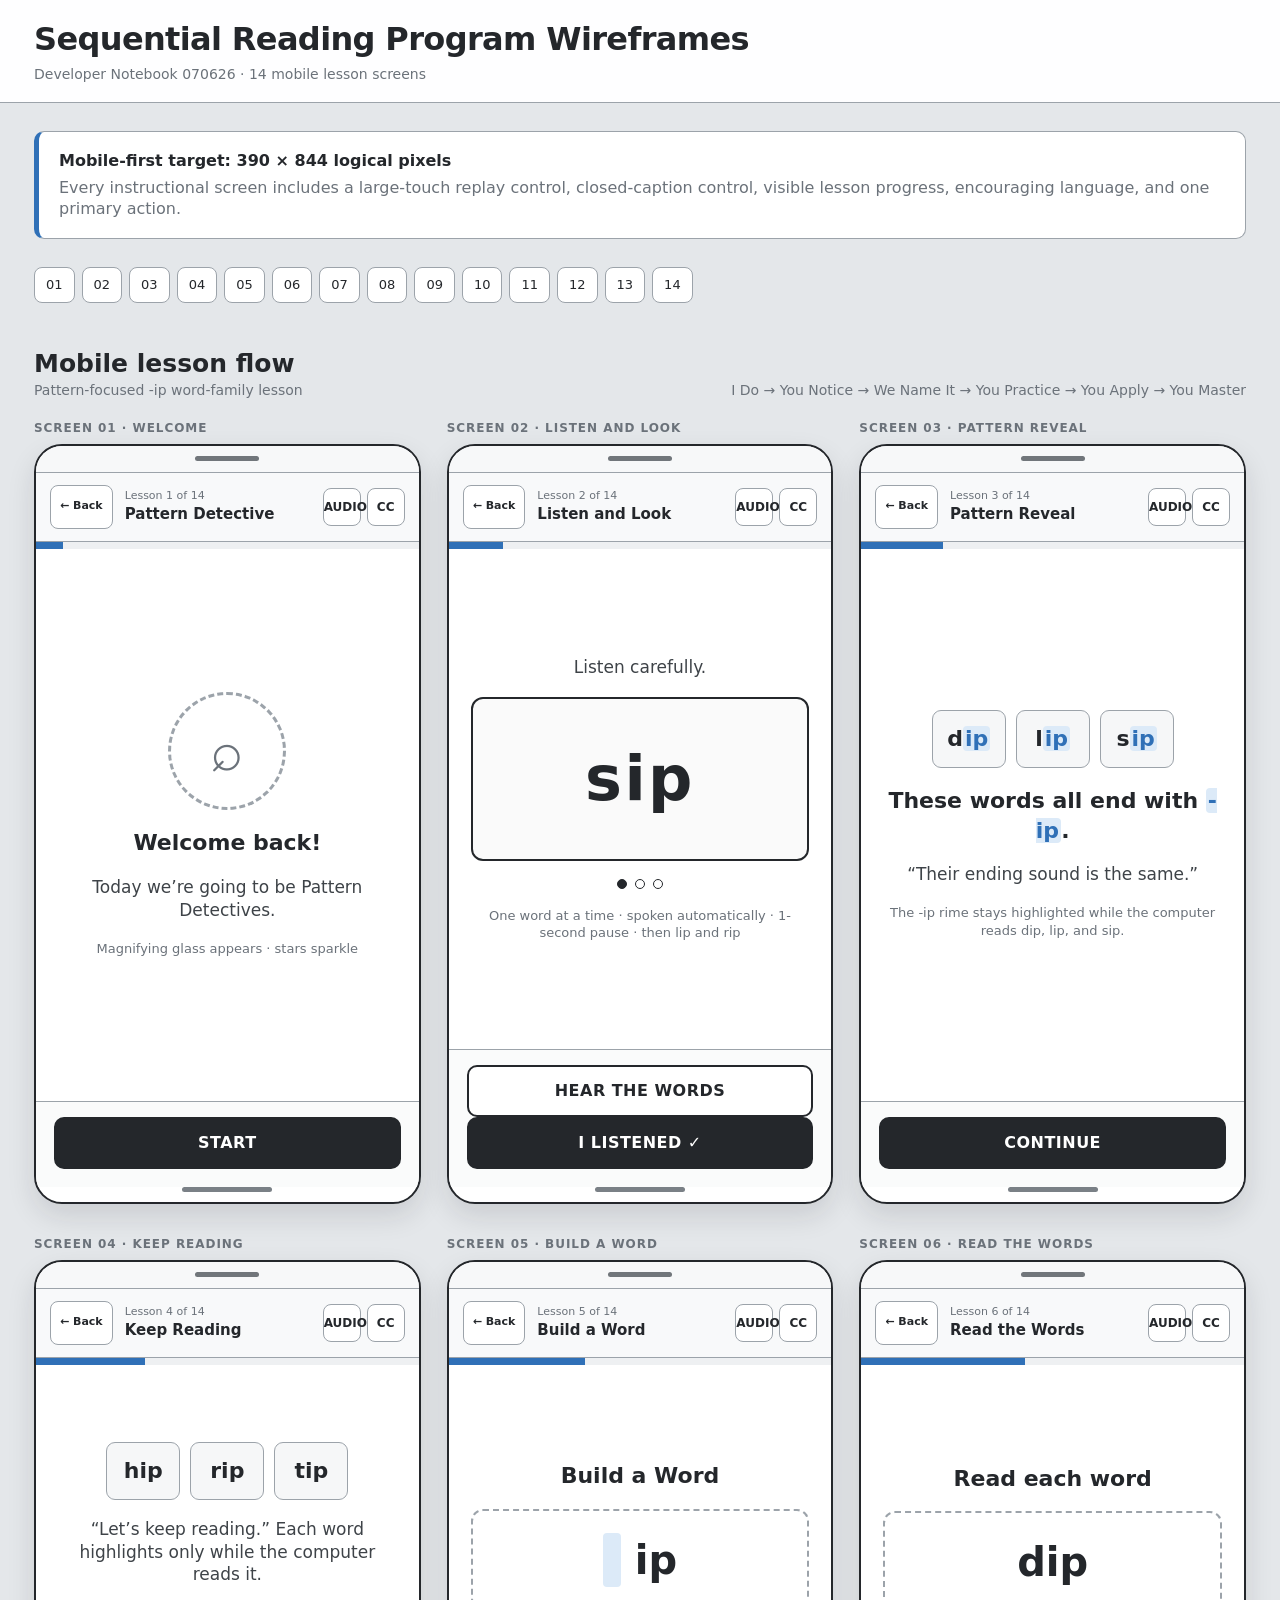
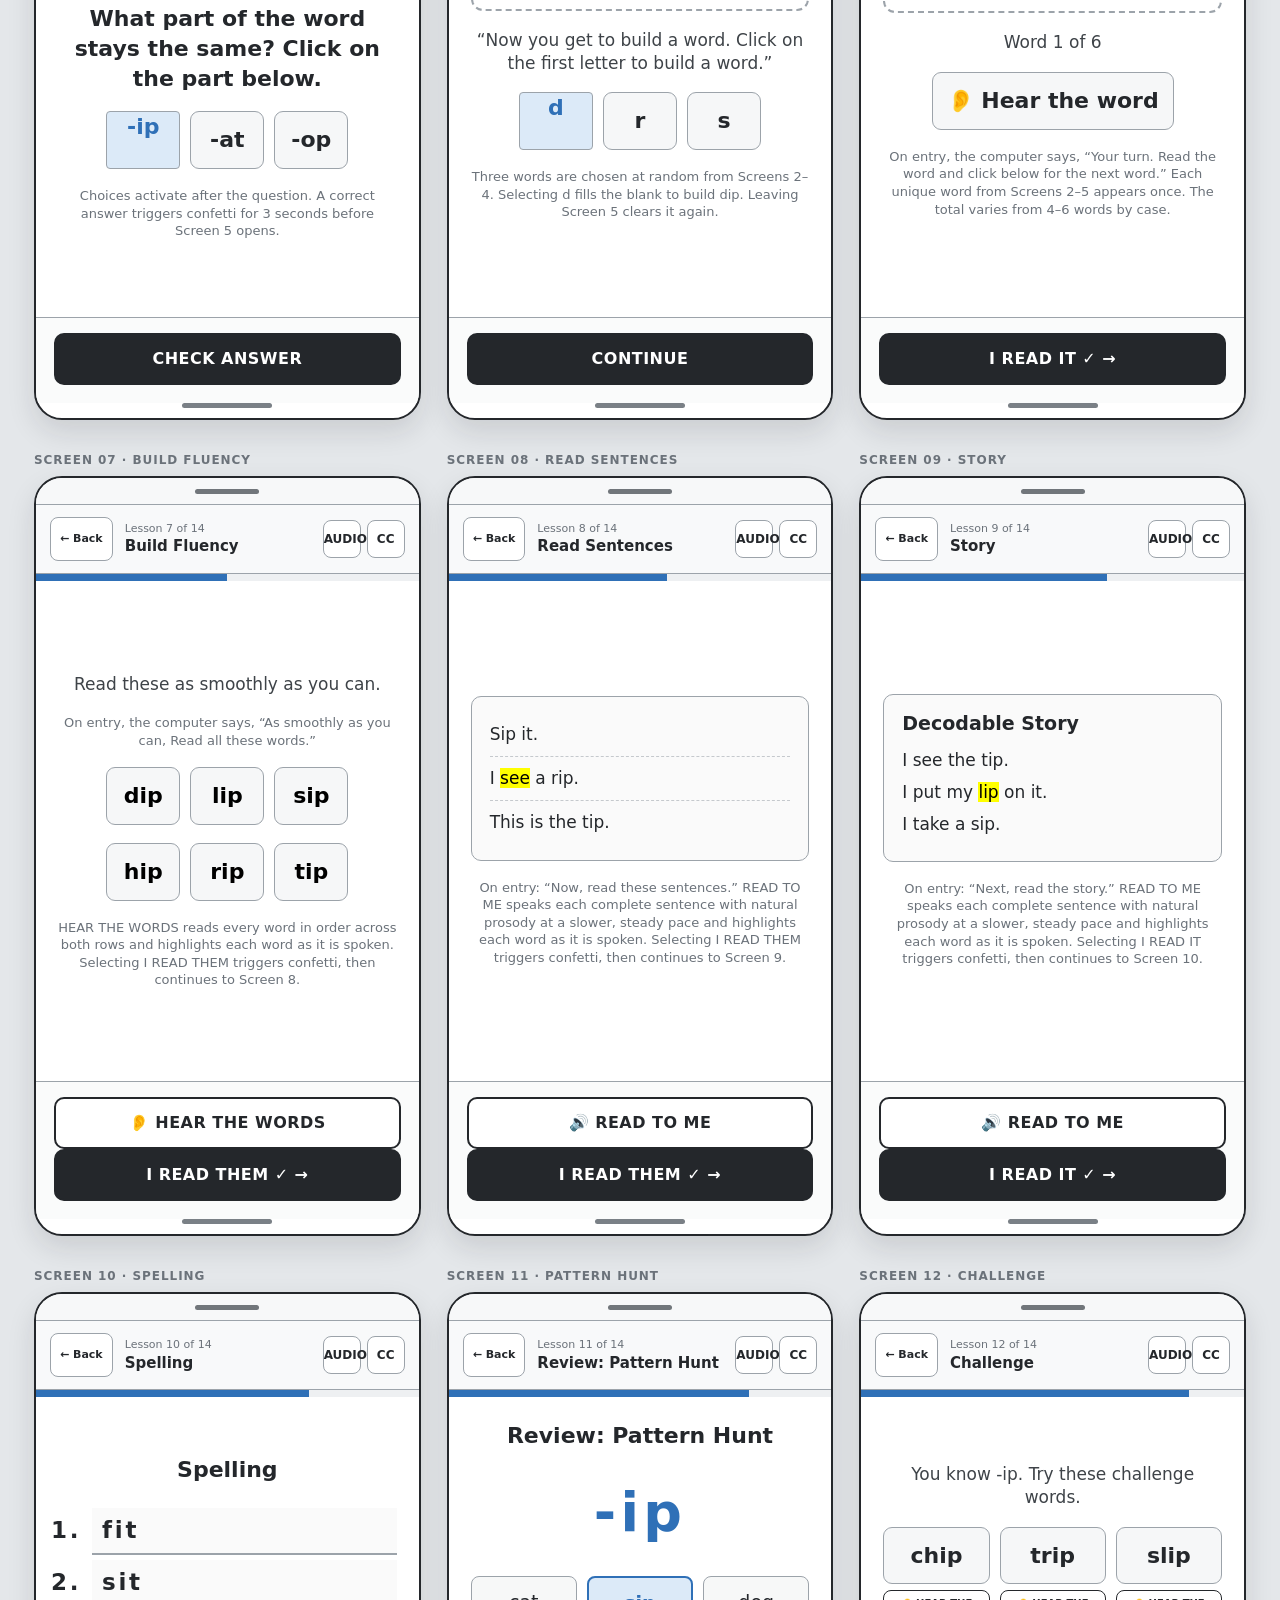
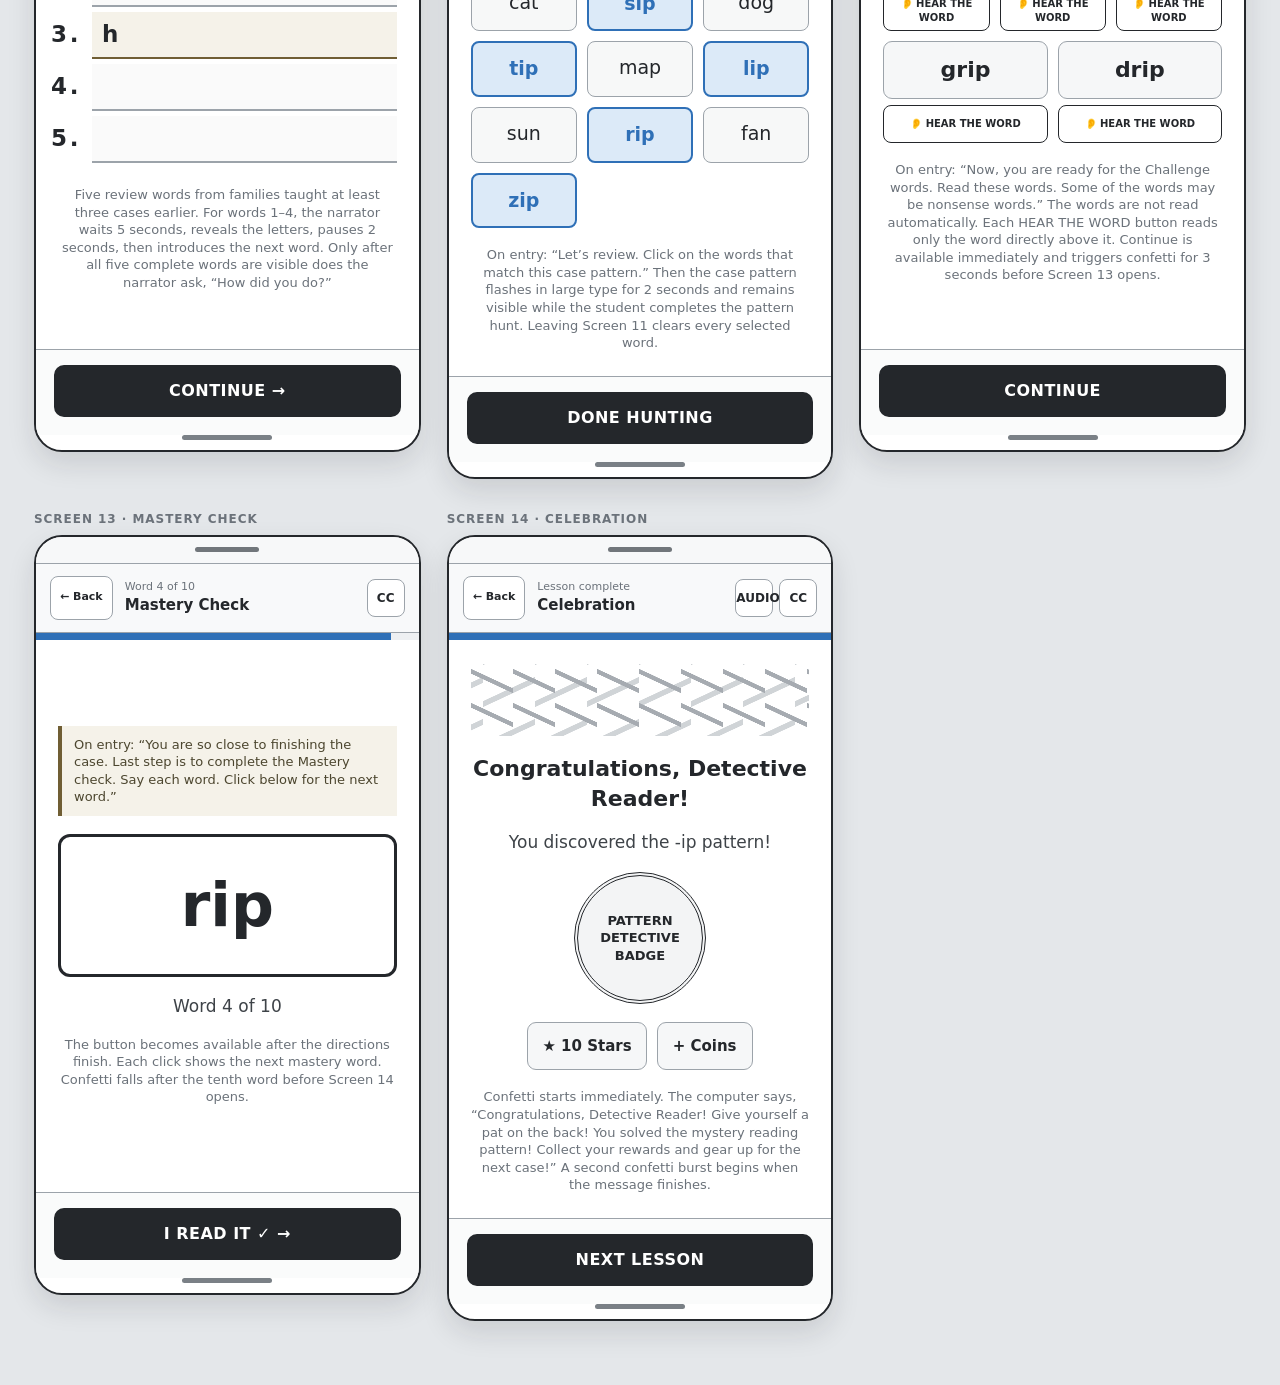
==== commit 53ba4467: "Slow Screens 8 and 9 read-aloud" ====
--- a/wireframes/index.html
+++ b/wireframes/index.html
@@ -684,7 +684,7 @@
           <div class="lesson-progress" style="--p:57.1%"><span></span></div>
           <div class="screen-body">
             <div class="sentence-list"><p>Sip it.</p><p>I <mark>see</mark> a rip.</p><p>This is the tip.</p></div>
-            <p class="helper">On entry: “Now, read these sentences.” READ TO ME speaks each complete sentence with natural prosody at a slightly slower pace and highlights each word as it is spoken. Selecting I READ THEM triggers confetti, then continues to Screen 9.</p>
+            <p class="helper">On entry: “Now, read these sentences.” READ TO ME speaks each complete sentence with natural prosody at a slower, steady pace and highlights each word as it is spoken. Selecting I READ THEM triggers confetti, then continues to Screen 9.</p>
           </div>
           <div class="action-bar"><button class="secondary-button">🔊 READ TO ME</button><button class="primary-button">I READ THEM ✓ →</button></div><div class="device-home"></div>
         </article>
@@ -698,7 +698,7 @@
           <div class="lesson-progress" style="--p:64.3%"><span></span></div>
           <div class="screen-body">
             <div class="story-card"><h4>Decodable Story</h4><p>I see the tip.</p><p>I put my <mark>lip</mark> on it.</p><p>I take a sip.</p></div>
-            <p class="helper">On entry: “Next, read the story.” READ TO ME speaks each complete sentence with natural prosody at a slightly slower pace and highlights each word as it is spoken. Selecting I READ IT triggers confetti, then continues to Screen 10.</p>
+            <p class="helper">On entry: “Next, read the story.” READ TO ME speaks each complete sentence with natural prosody at a slower, steady pace and highlights each word as it is spoken. Selecting I READ IT triggers confetti, then continues to Screen 10.</p>
           </div>
           <div class="action-bar"><button class="secondary-button">🔊 READ TO ME</button><button class="primary-button">I READ IT ✓ →</button></div><div class="device-home"></div>
         </article>
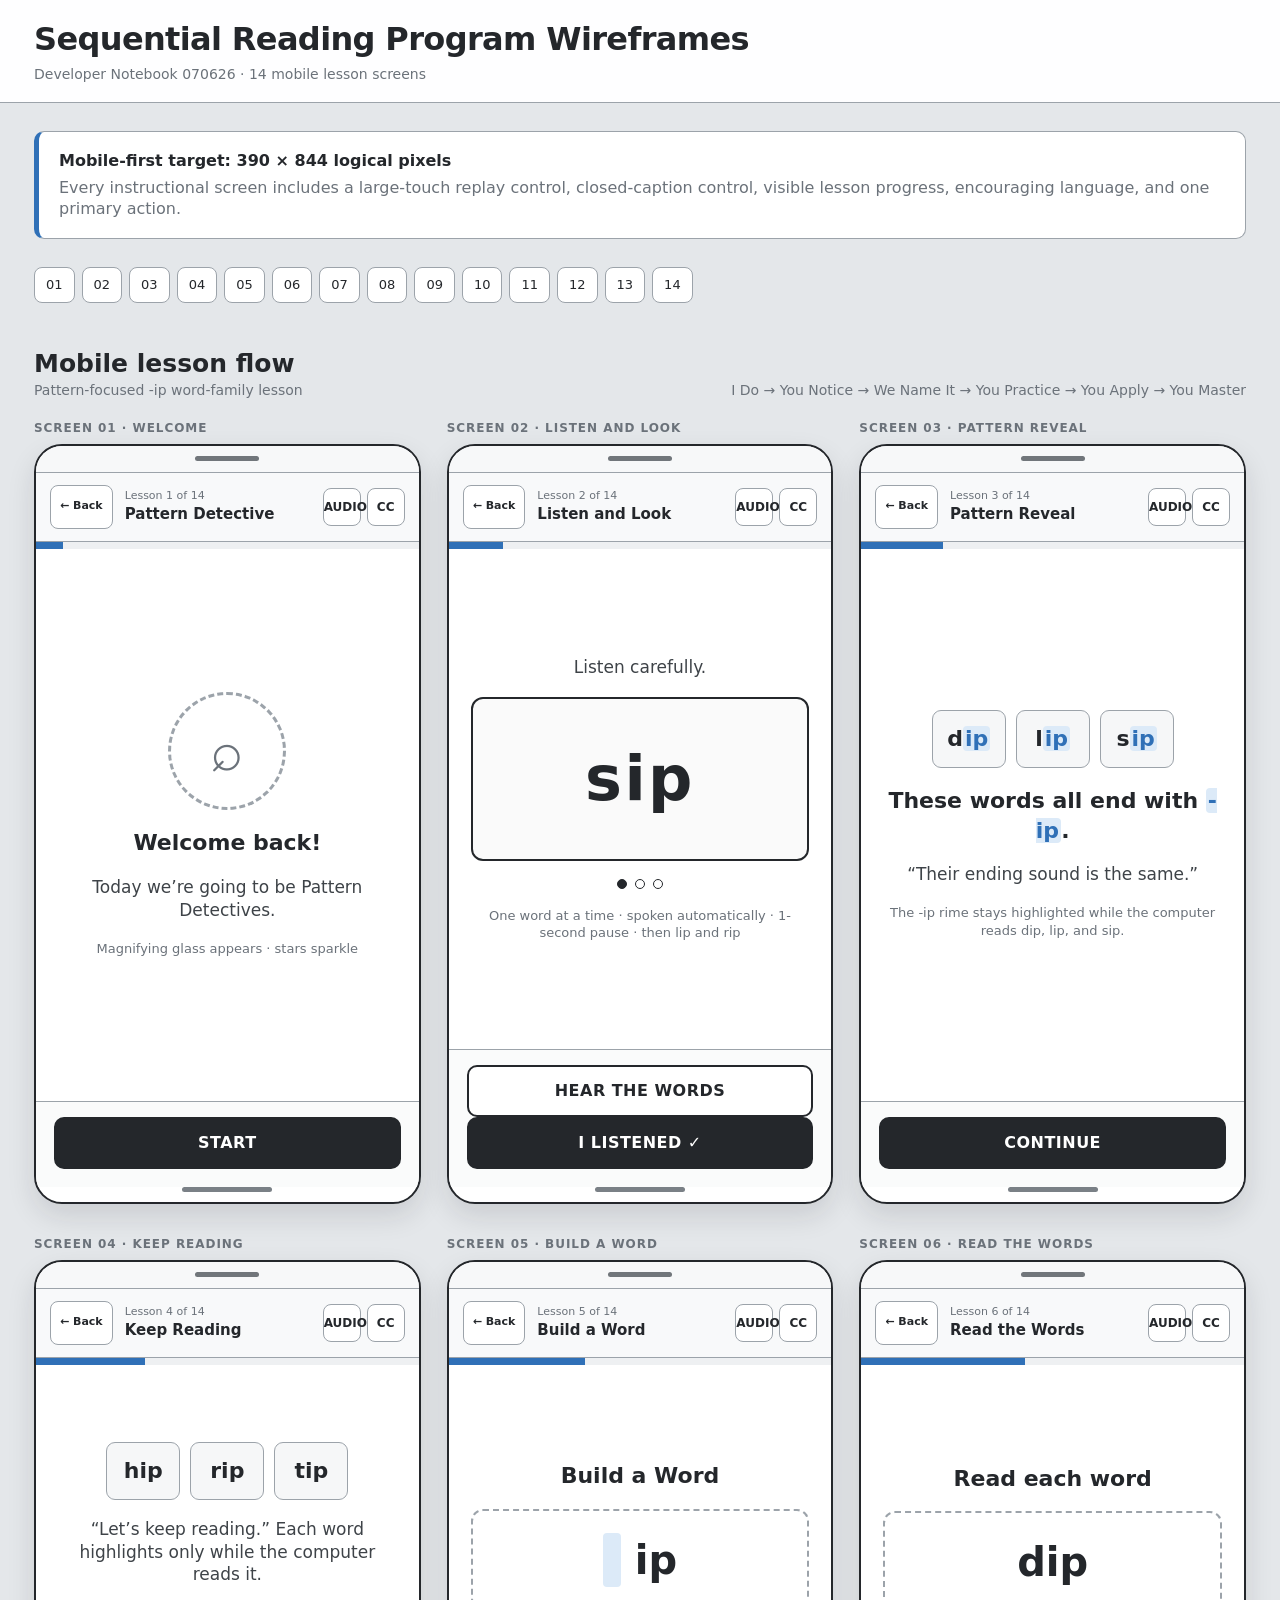
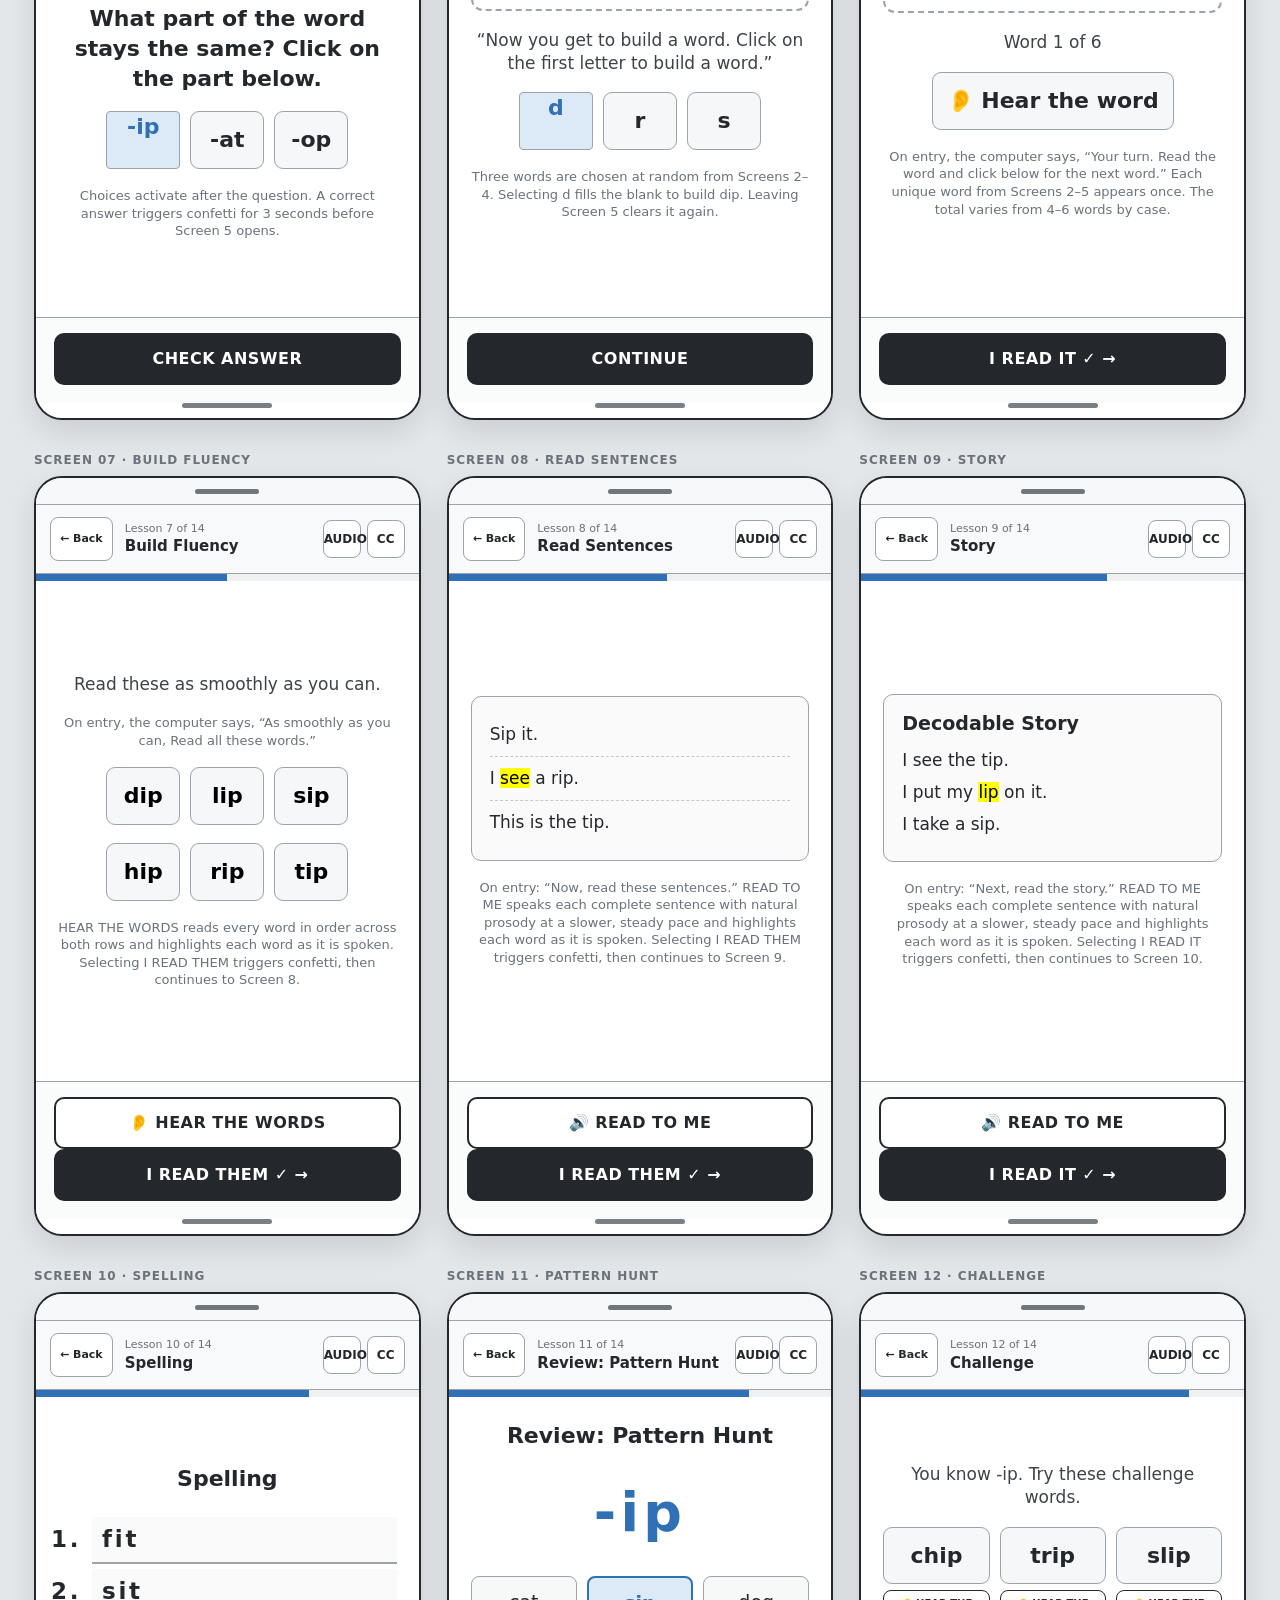
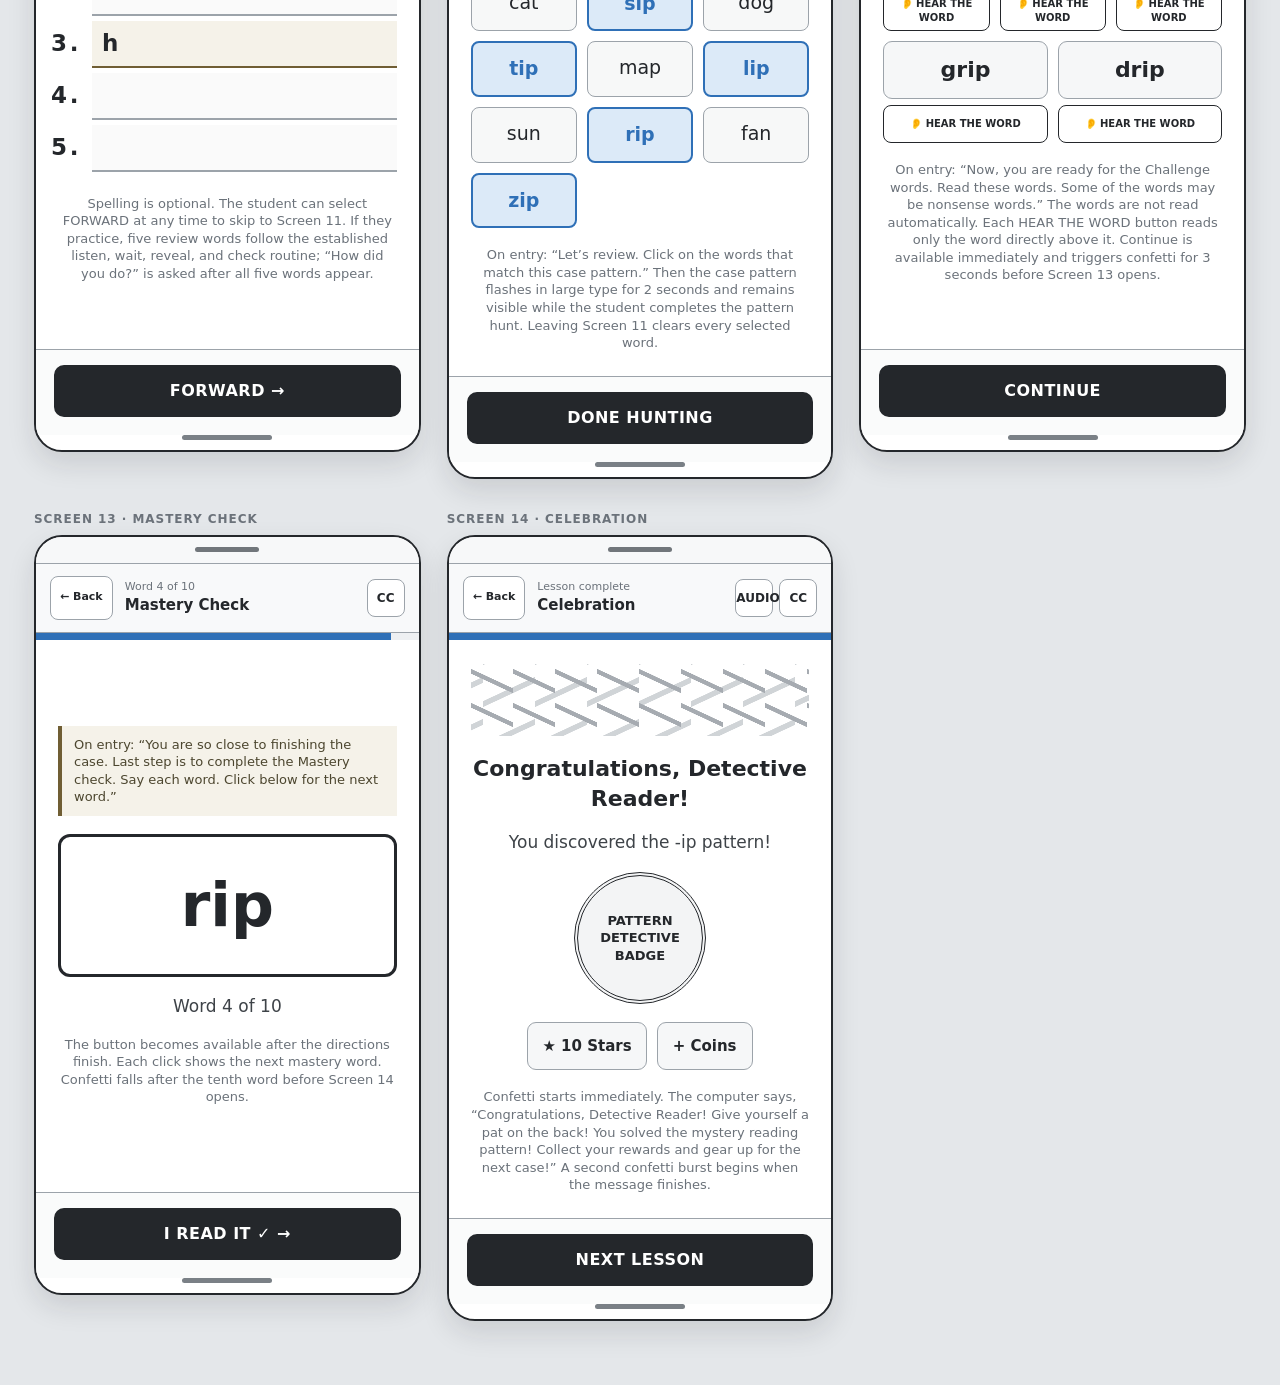
==== commit 9c2e9e62: "Make Screen 10 spelling optional" ====
--- a/wireframes/index.html
+++ b/wireframes/index.html
@@ -713,9 +713,9 @@
           <div class="screen-body">
             <h3>Spelling</h3>
             <ol class="spelling-test-lines"><li>fit</li><li>sit</li><li class="active">h</li><li></li><li></li></ol>
-            <p class="helper">Five review words from families taught at least three cases earlier. For words 1–4, the narrator waits 5 seconds, reveals the letters, pauses 2 seconds, then introduces the next word. Only after all five complete words are visible does the narrator ask, “How did you do?”</p>
-          </div>
-          <div class="action-bar"><button class="primary-button" disabled>CONTINUE →</button></div><div class="device-home"></div>
+            <p class="helper">Spelling is optional. The student can select FORWARD at any time to skip to Screen 11. If they practice, five review words follow the established listen, wait, reveal, and check routine; “How did you do?” is asked after all five words appear.</p>
+          </div>
+          <div class="action-bar"><button class="primary-button">FORWARD →</button></div><div class="device-home"></div>
         </article>
       </figure>
 
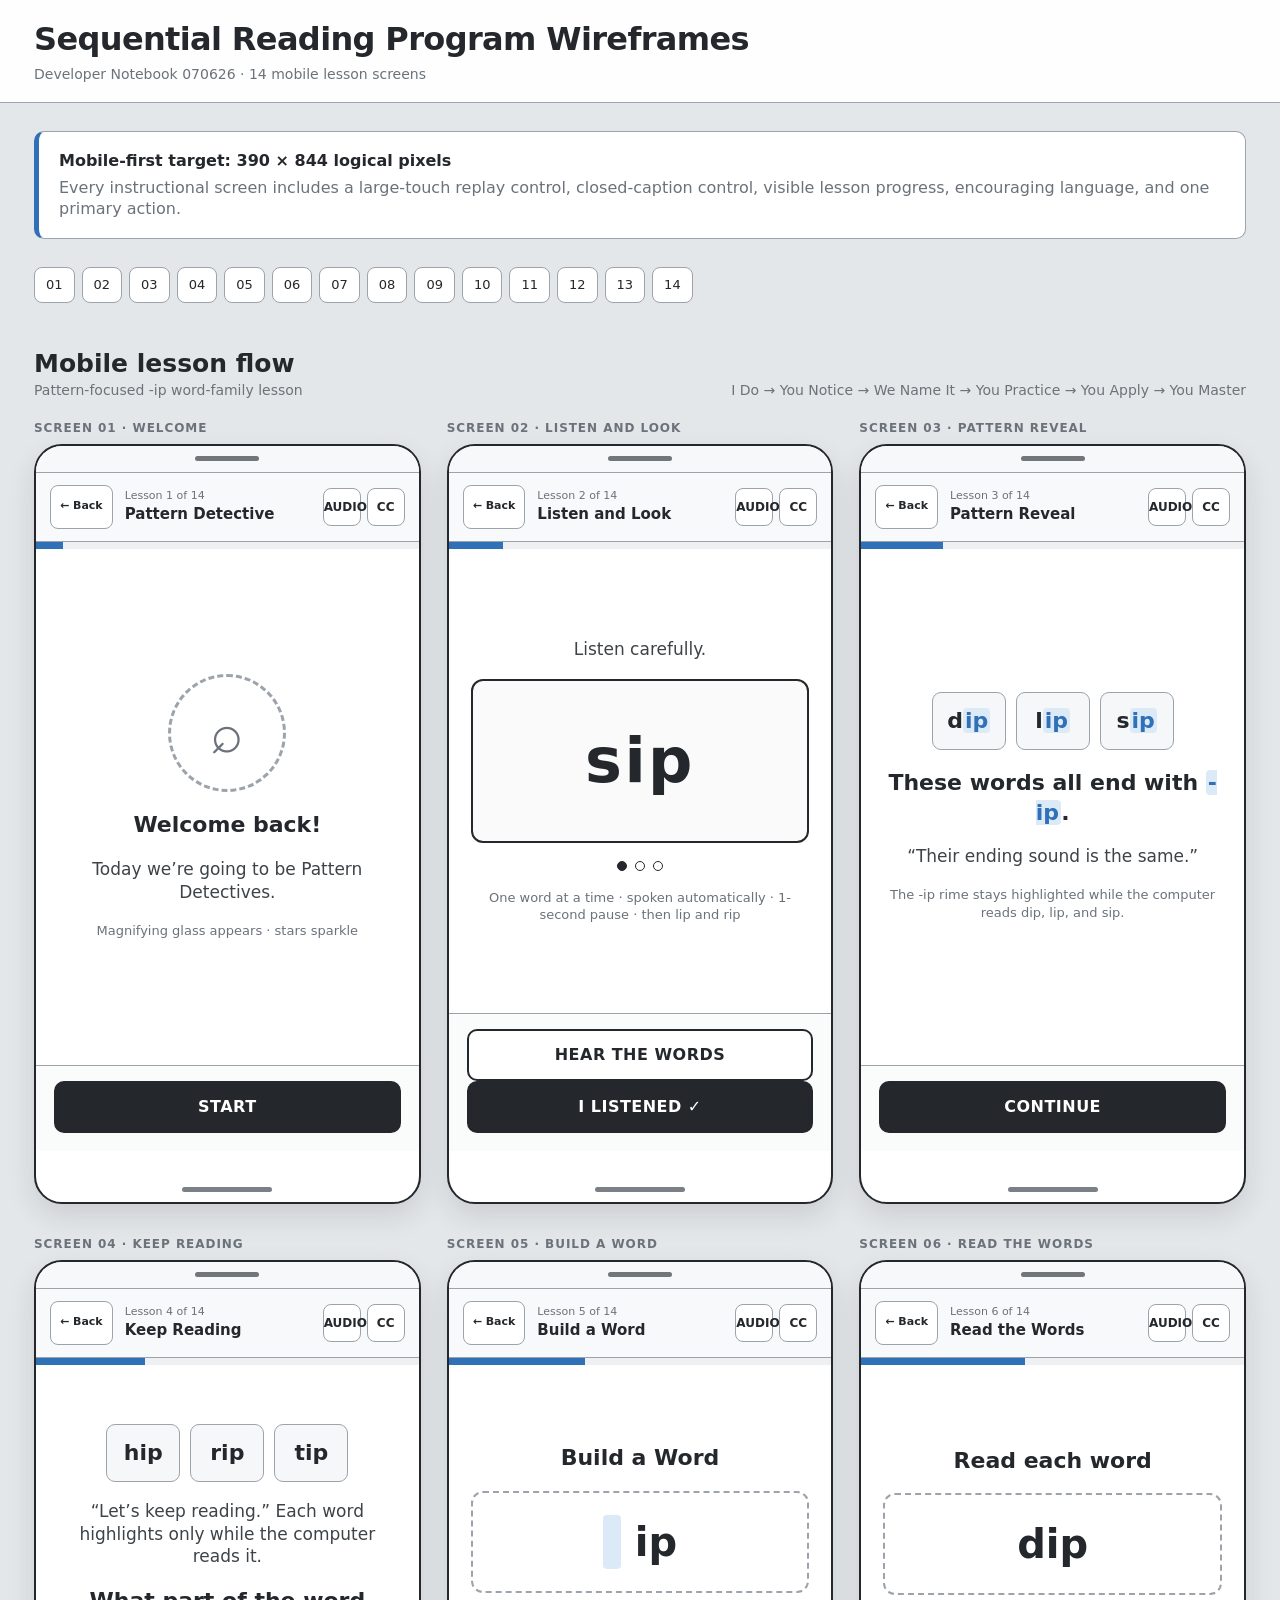
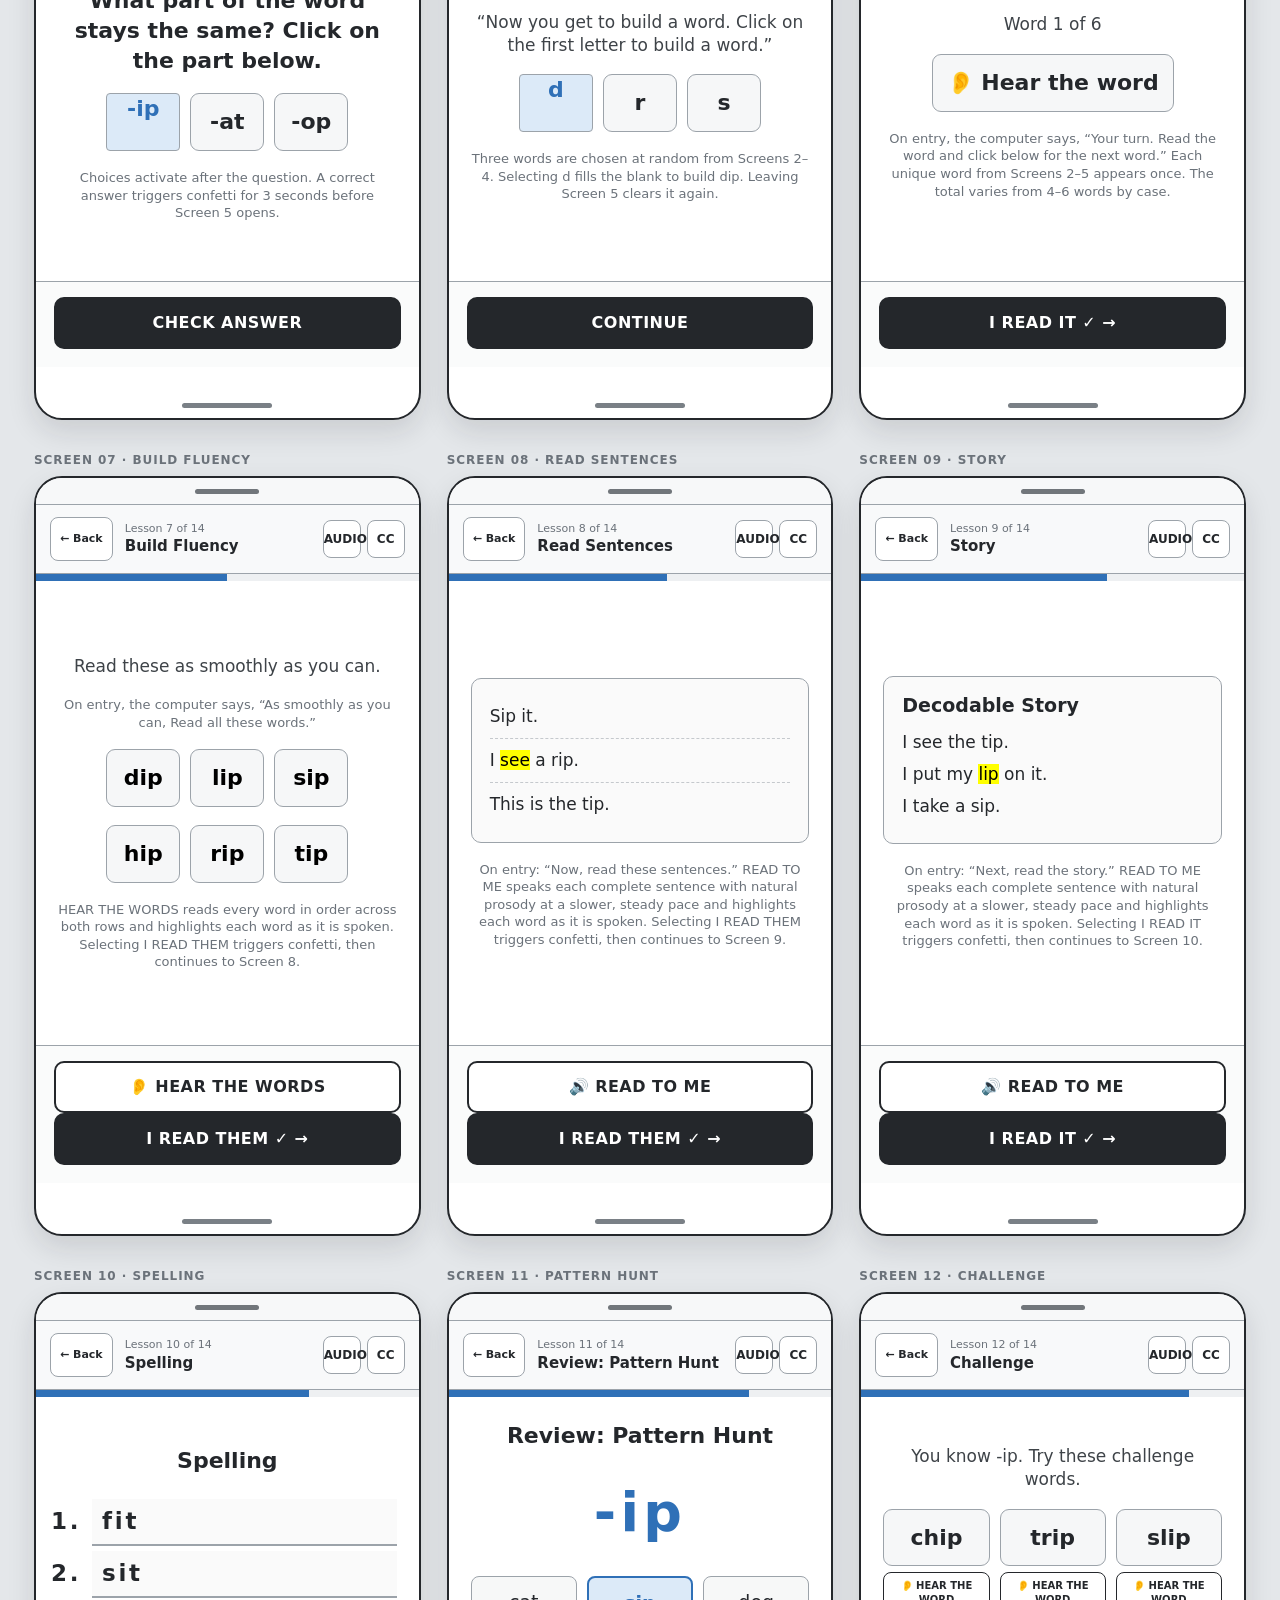
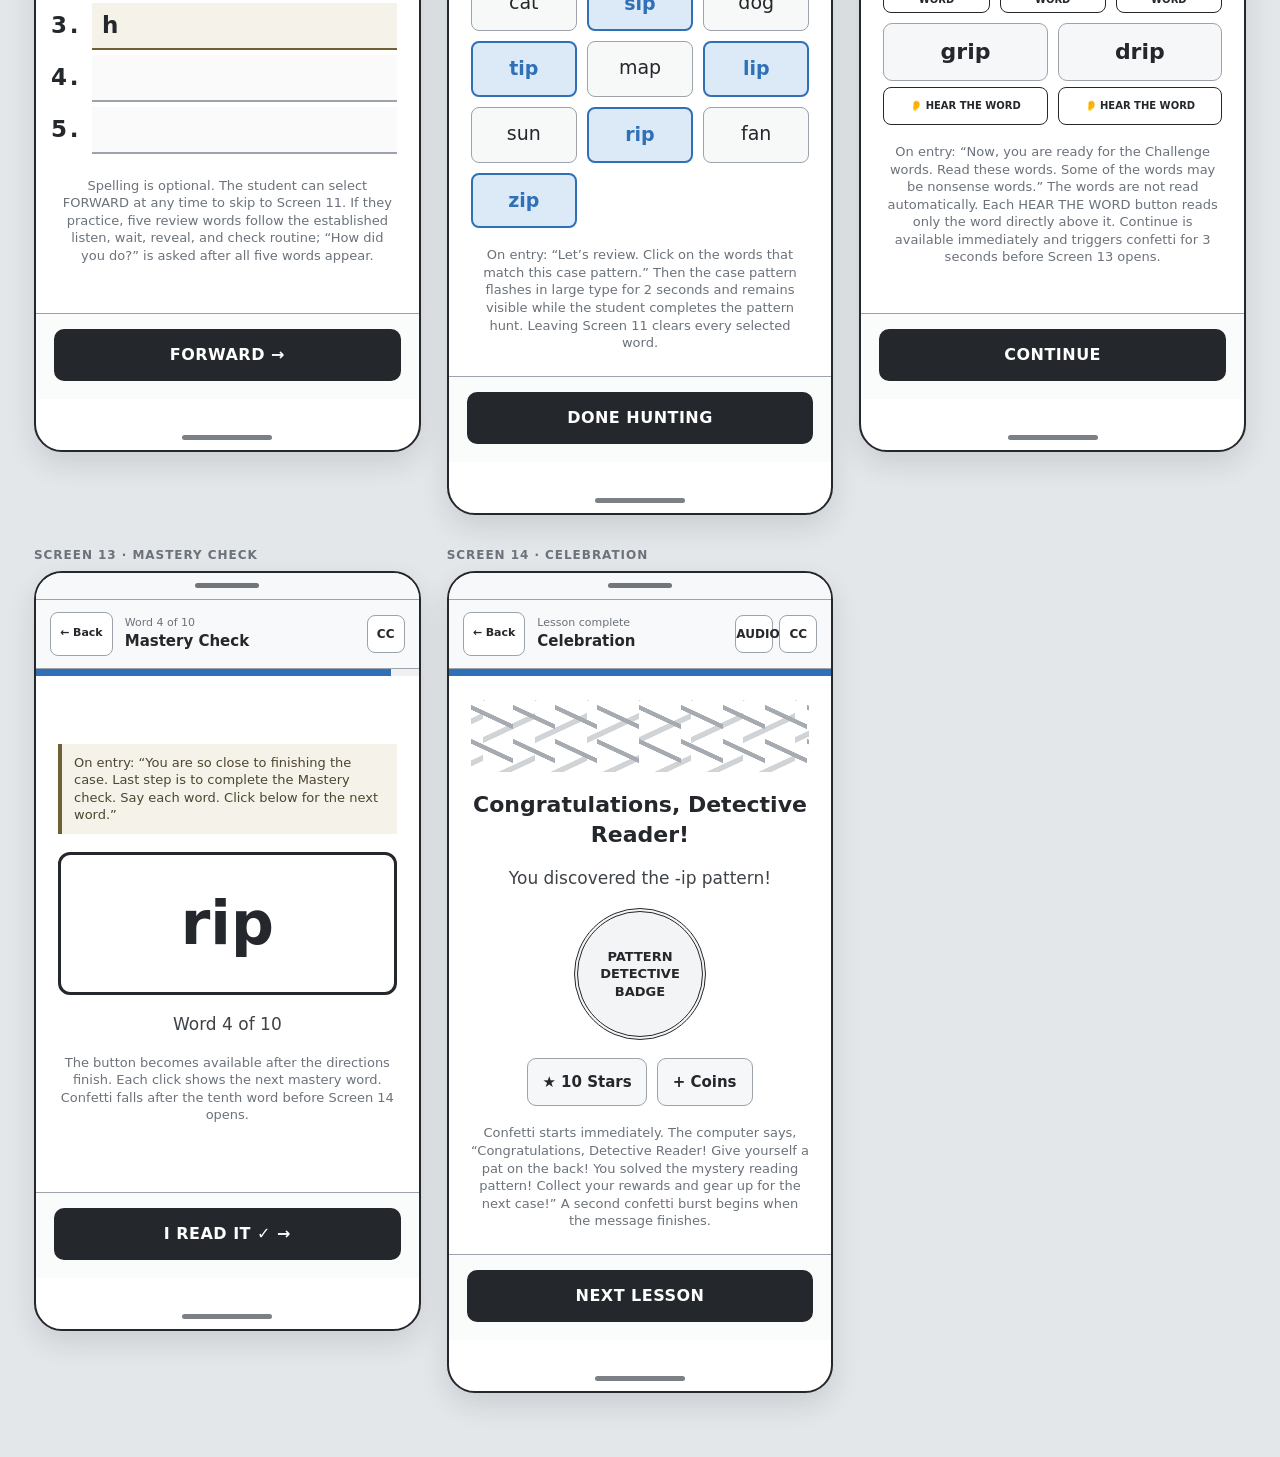
==== commit bd891c15: "Raise lesson action buttons" ====
--- a/wireframes/index.html
+++ b/wireframes/index.html
@@ -218,6 +218,7 @@
     .helper { color: var(--muted); text-align: center; font-size: 13px; }
 
     .action-bar {
+      margin-bottom: 36px;
       padding: 15px 18px 18px;
       border-top: 1px solid var(--line);
       background: #fafbfb;
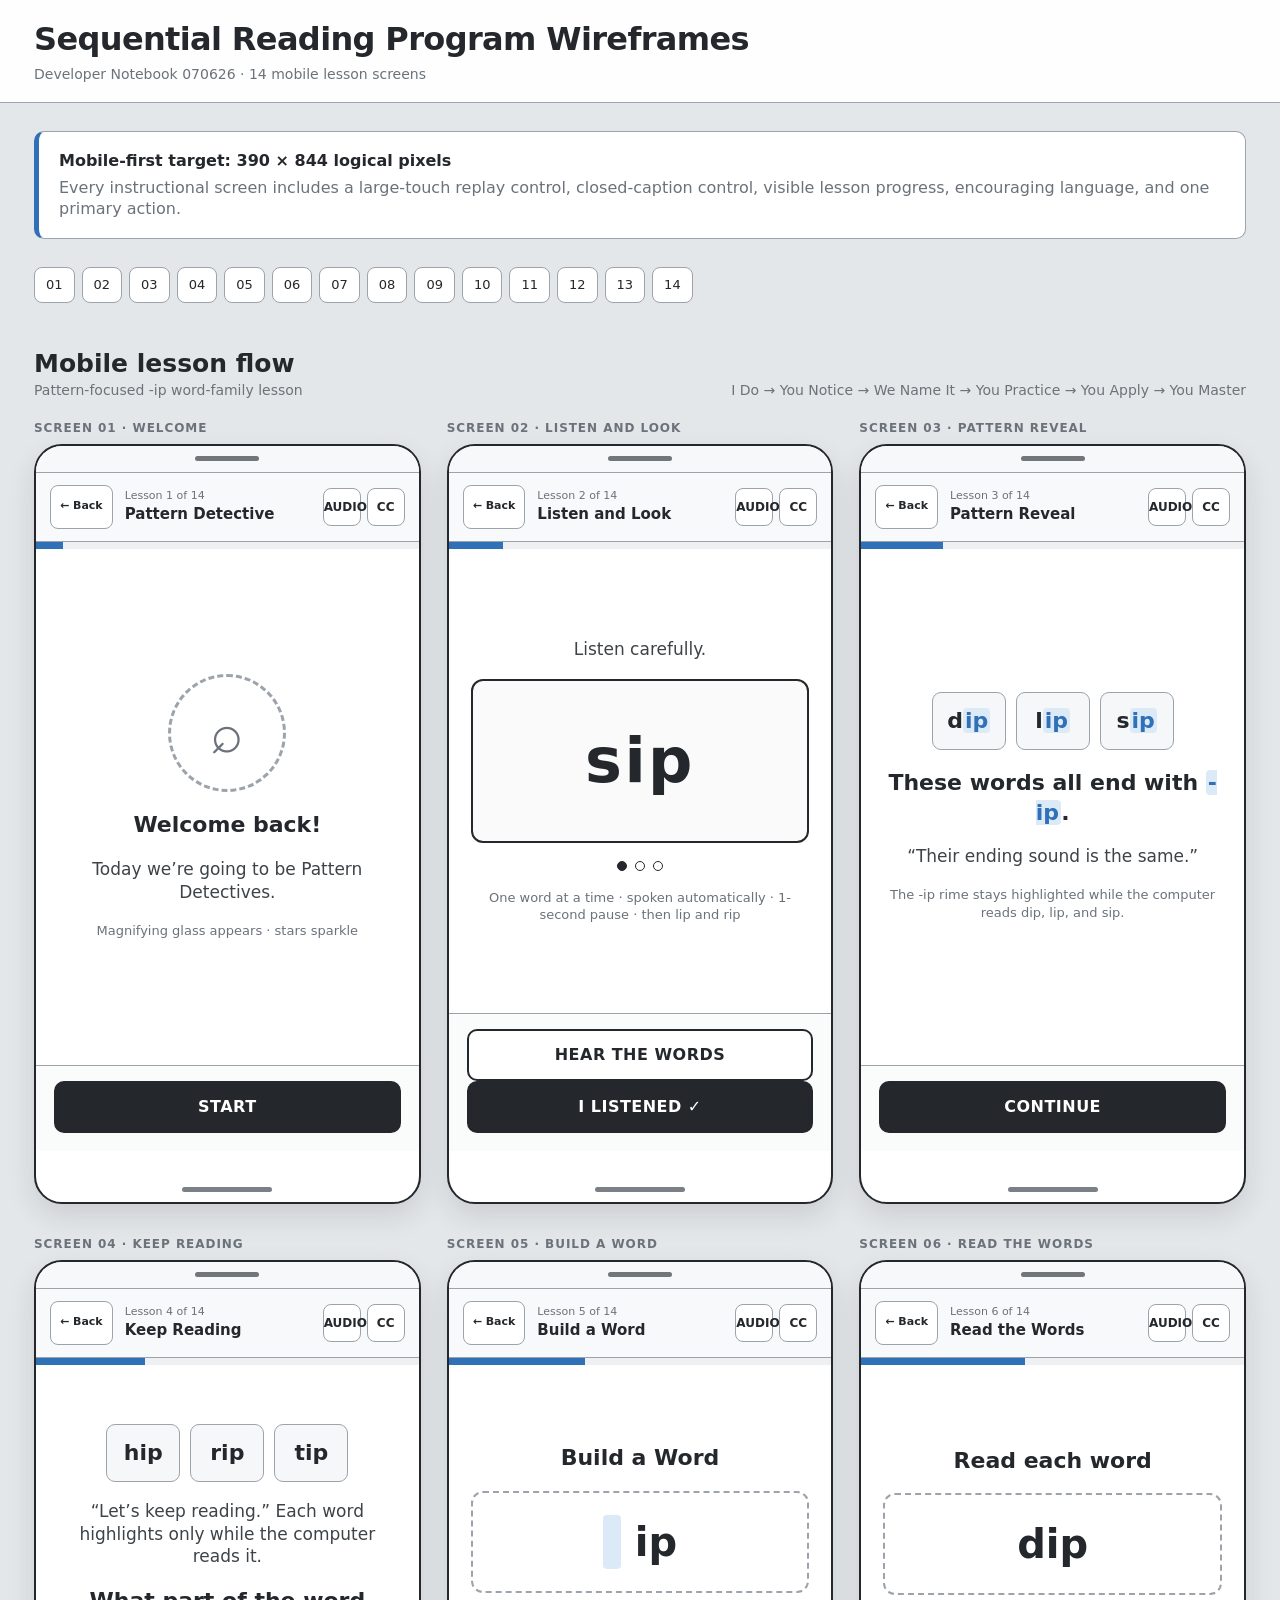
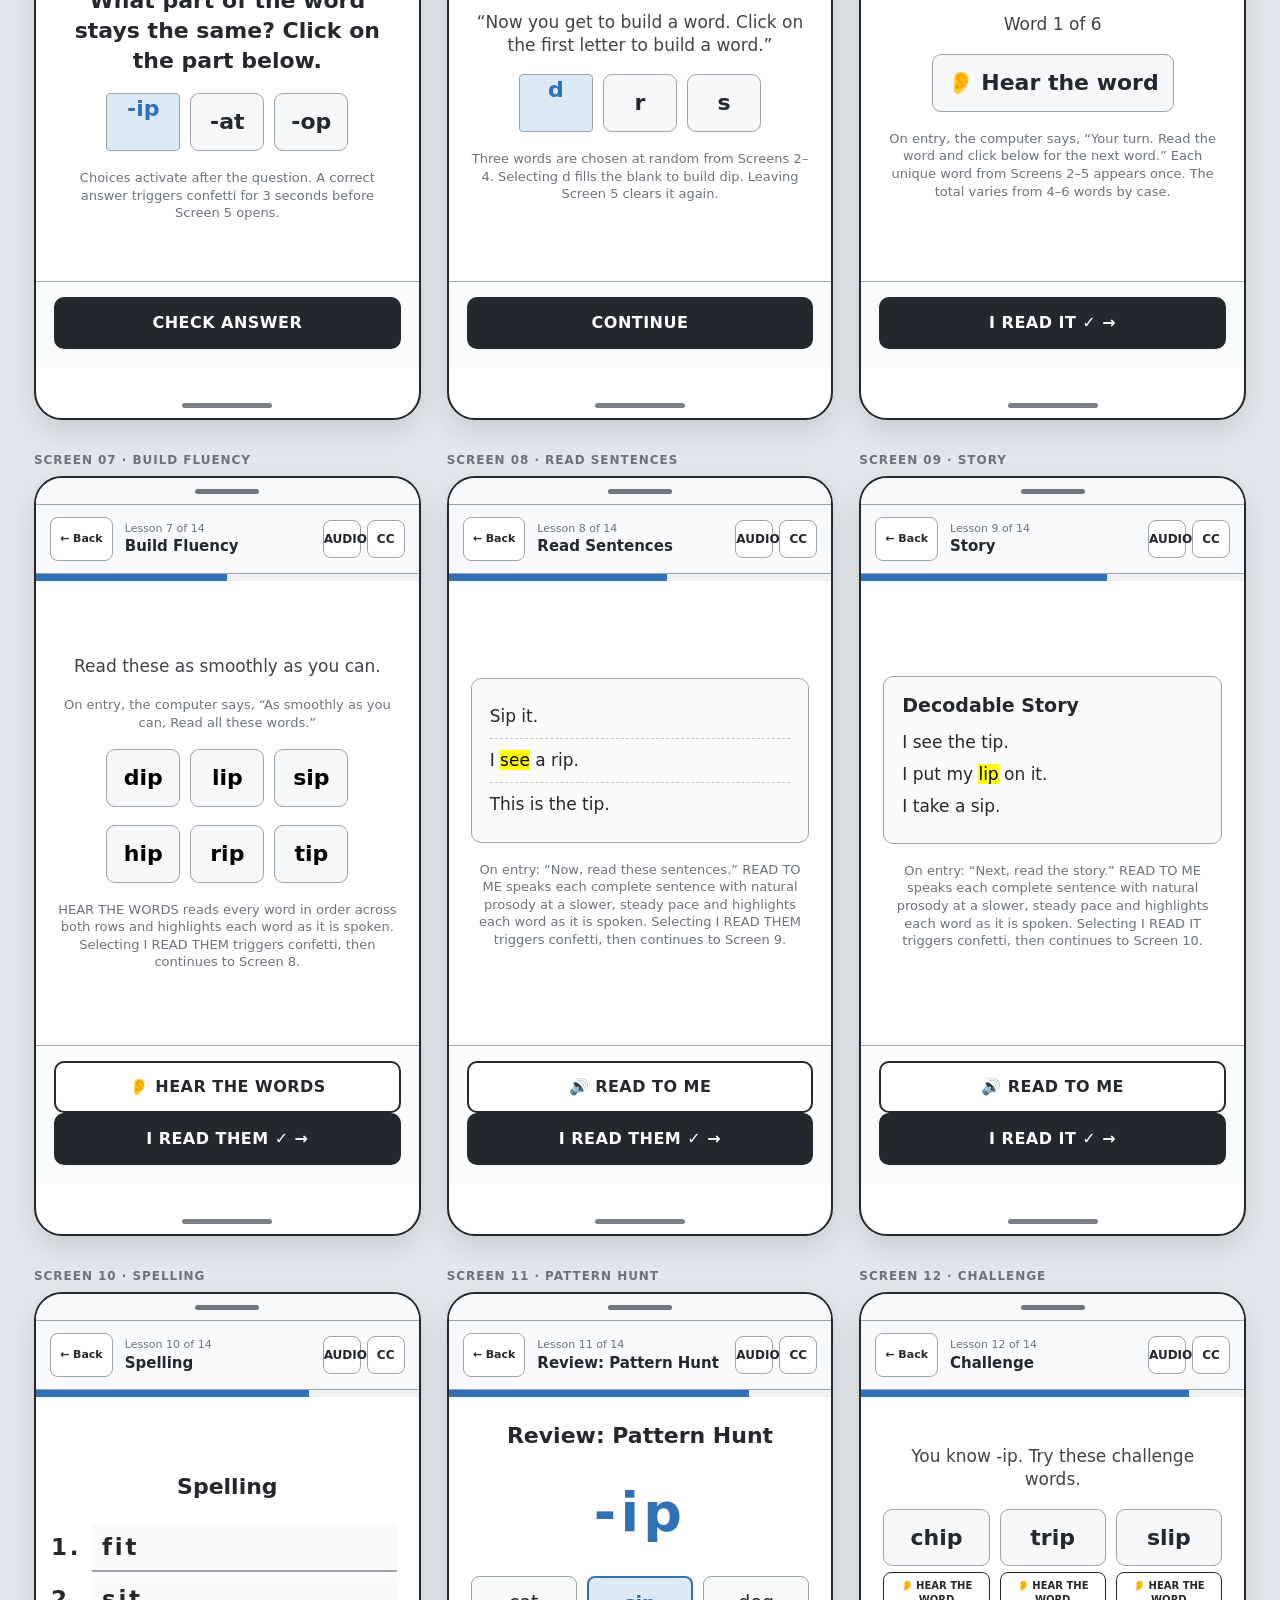
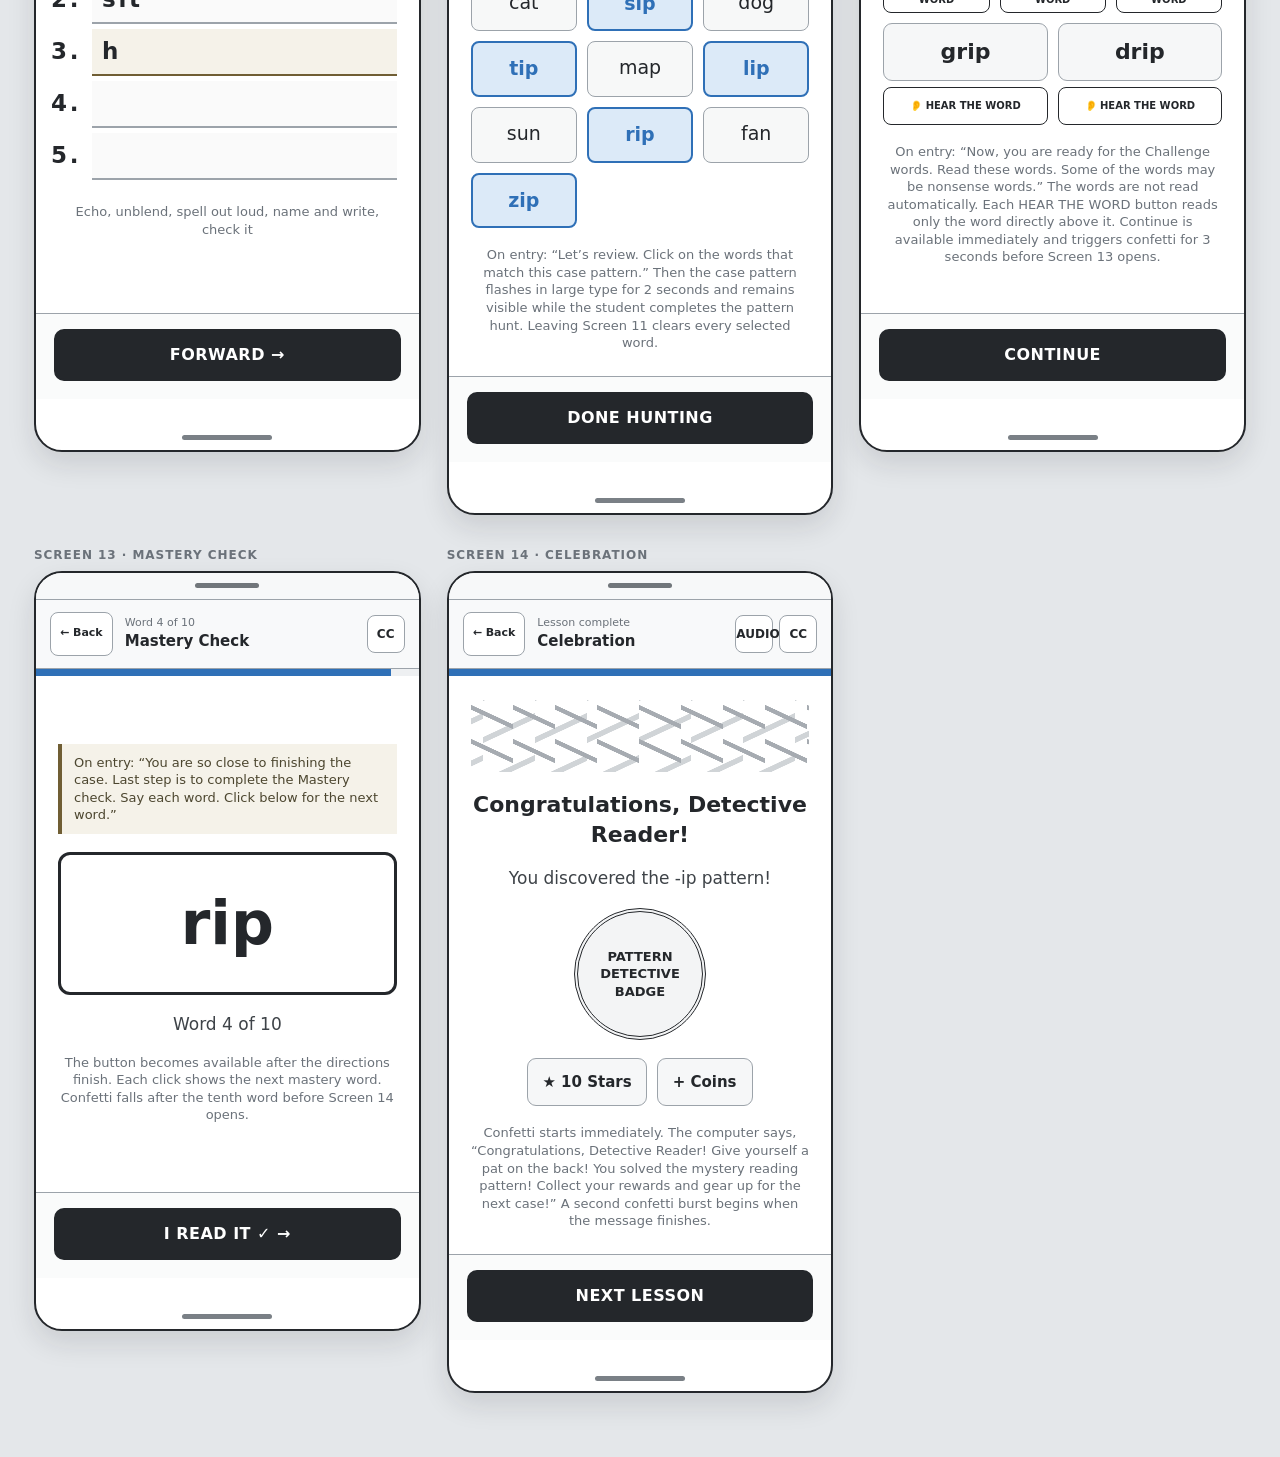
==== commit a7347d4f: "Update Screen 10 spelling reminder" ====
--- a/wireframes/index.html
+++ b/wireframes/index.html
@@ -714,7 +714,7 @@
           <div class="screen-body">
             <h3>Spelling</h3>
             <ol class="spelling-test-lines"><li>fit</li><li>sit</li><li class="active">h</li><li></li><li></li></ol>
-            <p class="helper">Spelling is optional. The student can select FORWARD at any time to skip to Screen 11. If they practice, five review words follow the established listen, wait, reveal, and check routine; “How did you do?” is asked after all five words appear.</p>
+            <p class="helper">Echo, unblend, spell out loud, name and write, check it</p>
           </div>
           <div class="action-bar"><button class="primary-button">FORWARD →</button></div><div class="device-home"></div>
         </article>
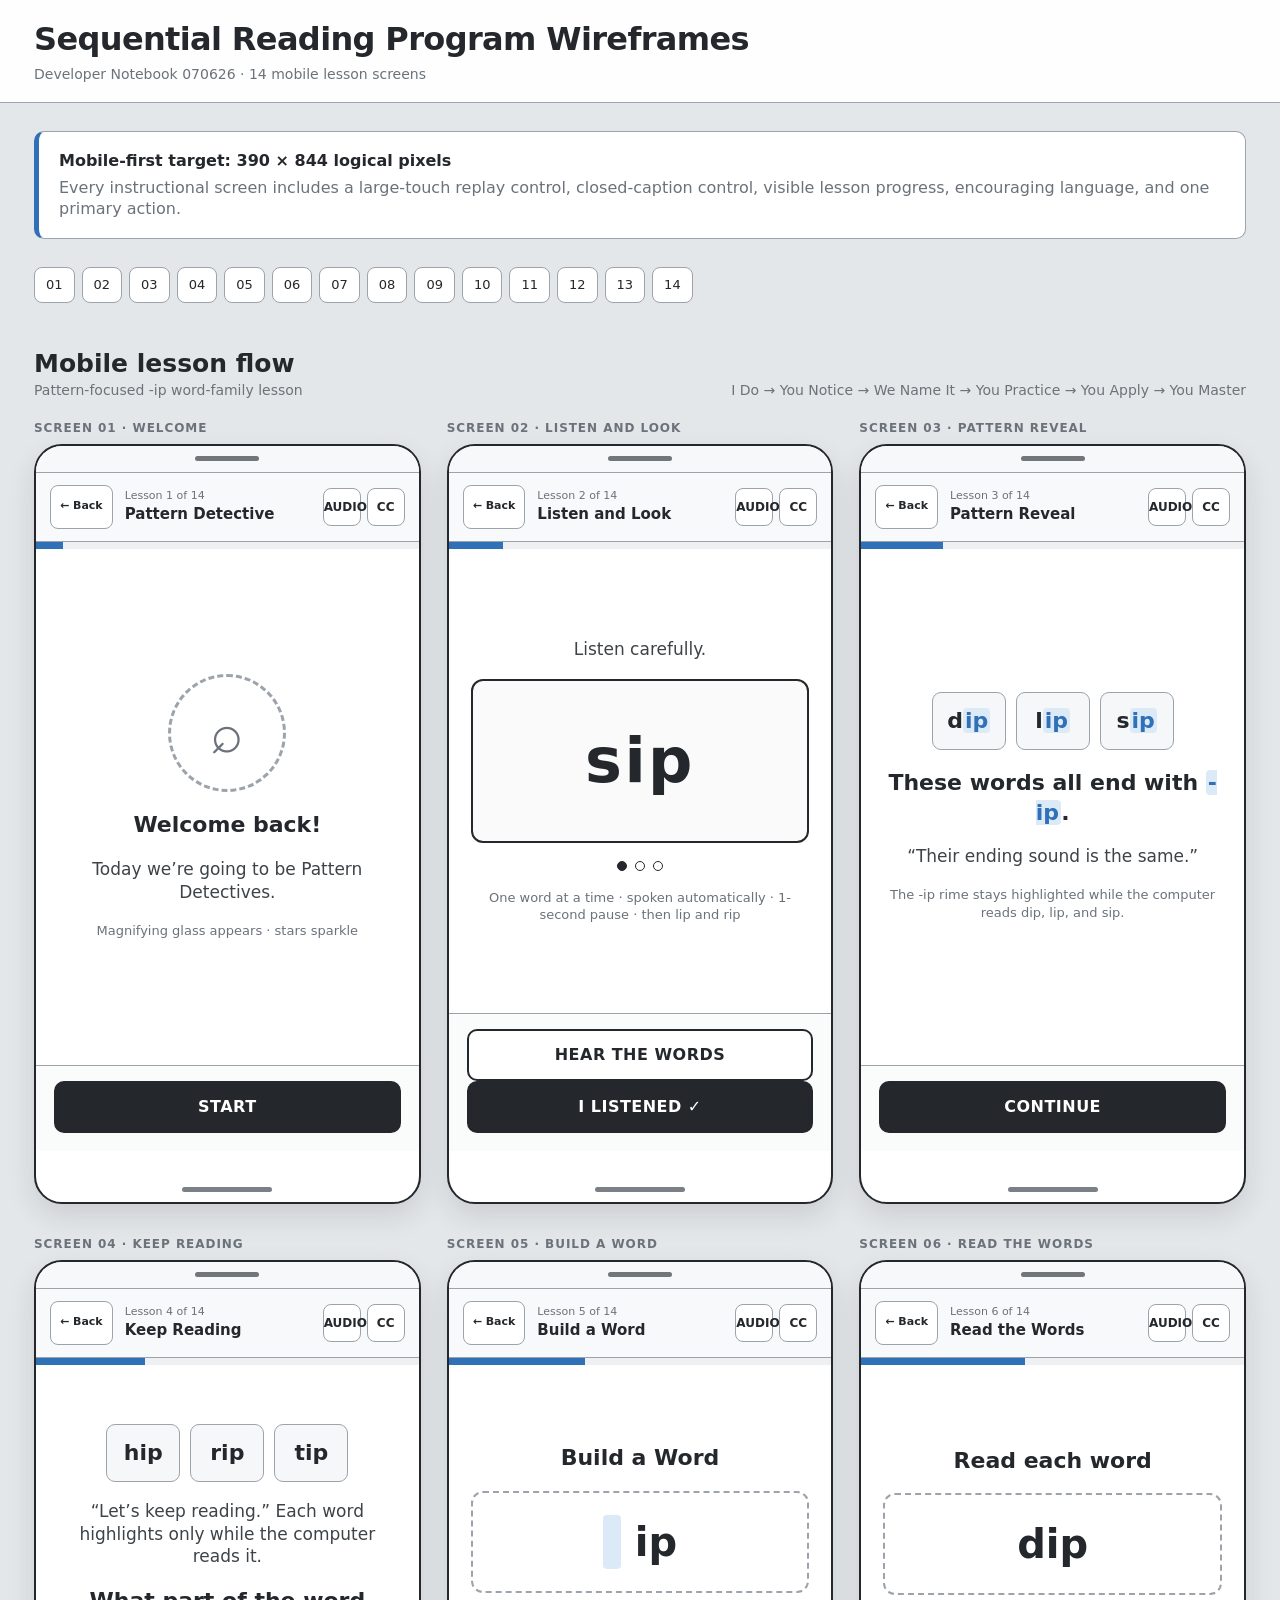
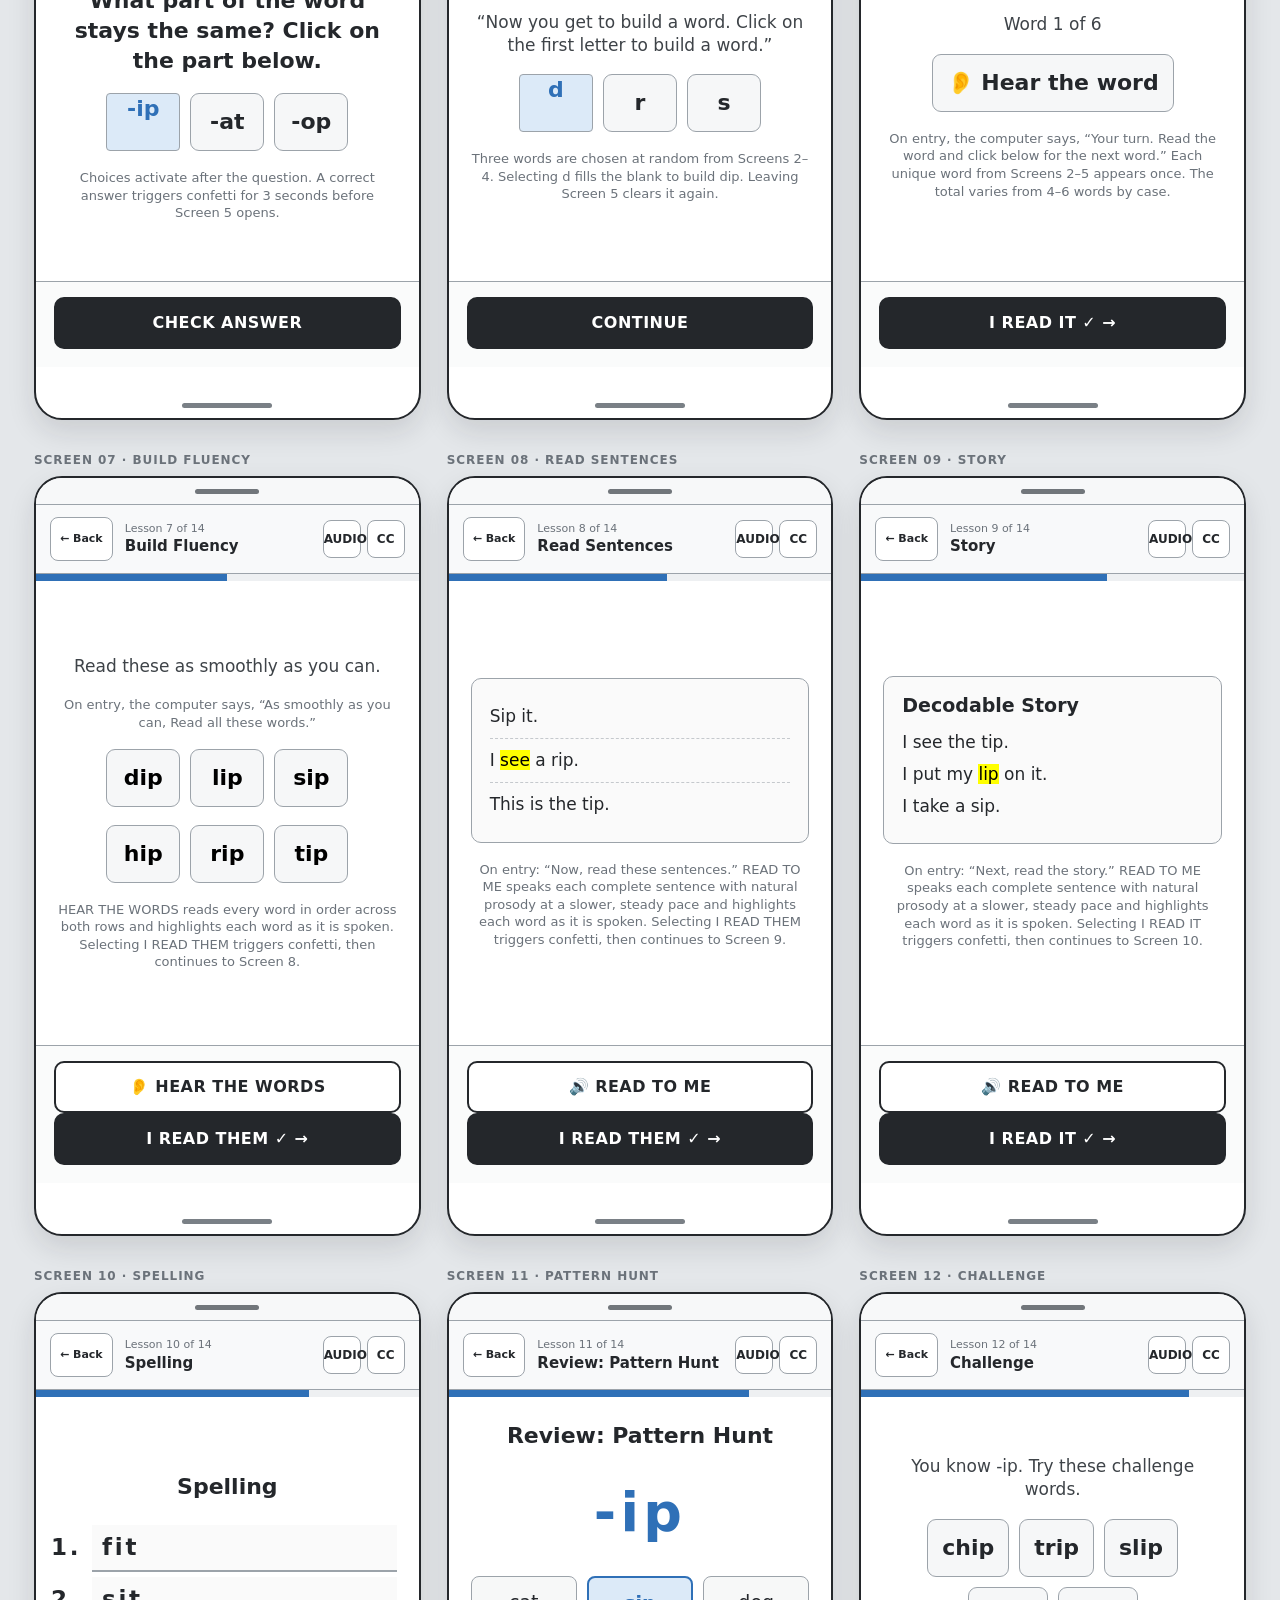
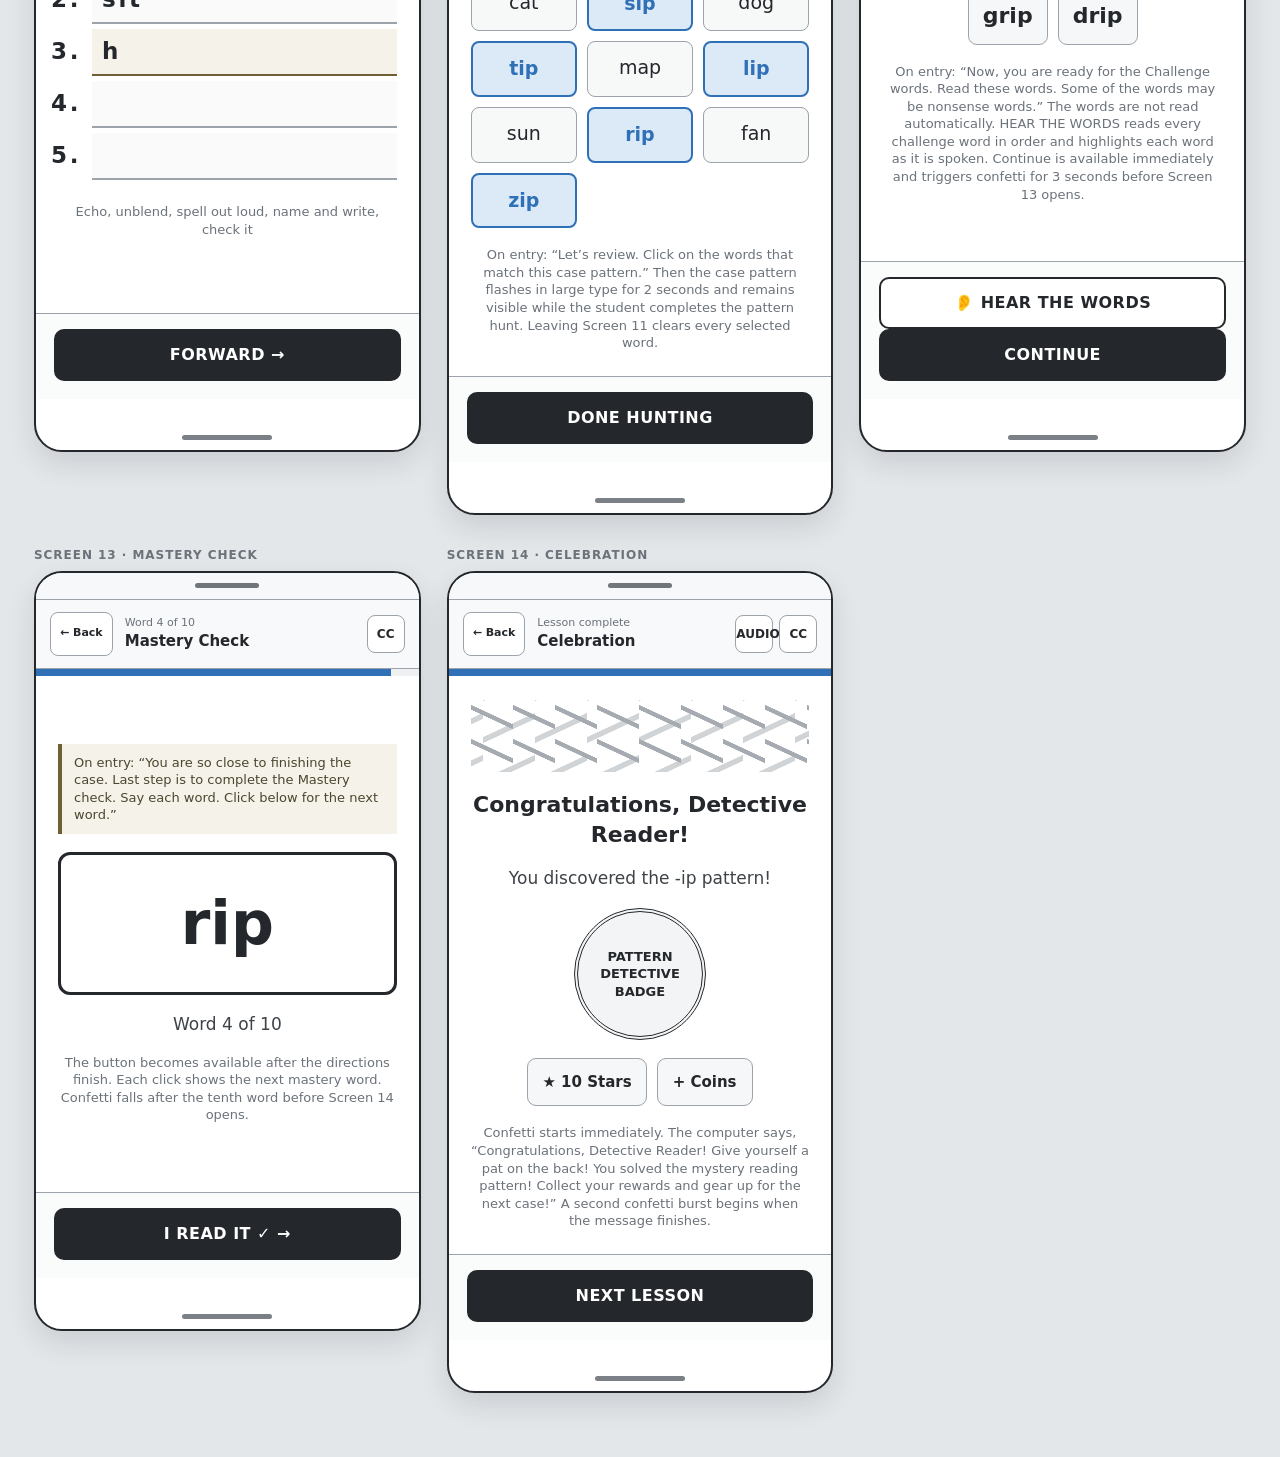
==== commit 2b957361: "Simplify Screen 12 word audio" ====
--- a/wireframes/index.html
+++ b/wireframes/index.html
@@ -238,28 +238,6 @@
 
     .secondary-button { background: var(--paper); color: var(--ink); }
 
-    .challenge-word-item {
-      min-width: 98px;
-      display: flex;
-      flex: 1 1 30%;
-      flex-direction: column;
-      align-items: stretch;
-      gap: 6px;
-    }
-
-    .challenge-word-item .word { min-width: 0; width: 100%; }
-
-    .hear-word-button {
-      min-height: 38px;
-      padding: 6px 5px;
-      border: 1px solid var(--ink);
-      border-radius: 8px;
-      background: var(--paper);
-      color: var(--ink);
-      font-size: 10px;
-      font-weight: 800;
-    }
-
     .device-home {
       width: 90px;
       height: 5px;
@@ -744,10 +722,10 @@
           <div class="lesson-progress" style="--p:85.7%"><span></span></div>
           <div class="screen-body">
             <p class="instruction">You know -ip. Try these challenge words.</p>
-            <div class="word-grid"><div class="challenge-word-item"><div class="word">chip</div><button class="hear-word-button">👂 HEAR THE WORD</button></div><div class="challenge-word-item"><div class="word">trip</div><button class="hear-word-button">👂 HEAR THE WORD</button></div><div class="challenge-word-item"><div class="word">slip</div><button class="hear-word-button">👂 HEAR THE WORD</button></div><div class="challenge-word-item"><div class="word">grip</div><button class="hear-word-button">👂 HEAR THE WORD</button></div><div class="challenge-word-item"><div class="word">drip</div><button class="hear-word-button">👂 HEAR THE WORD</button></div></div>
-            <p class="helper">On entry: “Now, you are ready for the Challenge words. Read these words. Some of the words may be nonsense words.” The words are not read automatically. Each HEAR THE WORD button reads only the word directly above it. Continue is available immediately and triggers confetti for 3 seconds before Screen 13 opens.</p>
-          </div>
-          <div class="action-bar"><button class="primary-button">CONTINUE</button></div><div class="device-home"></div>
+            <div class="word-grid"><div class="word">chip</div><div class="word">trip</div><div class="word">slip</div><div class="word">grip</div><div class="word">drip</div></div>
+            <p class="helper">On entry: “Now, you are ready for the Challenge words. Read these words. Some of the words may be nonsense words.” The words are not read automatically. HEAR THE WORDS reads every challenge word in order and highlights each word as it is spoken. Continue is available immediately and triggers confetti for 3 seconds before Screen 13 opens.</p>
+          </div>
+          <div class="action-bar"><button class="secondary-button">👂 HEAR THE WORDS</button><button class="primary-button">CONTINUE</button></div><div class="device-home"></div>
         </article>
       </figure>
 
